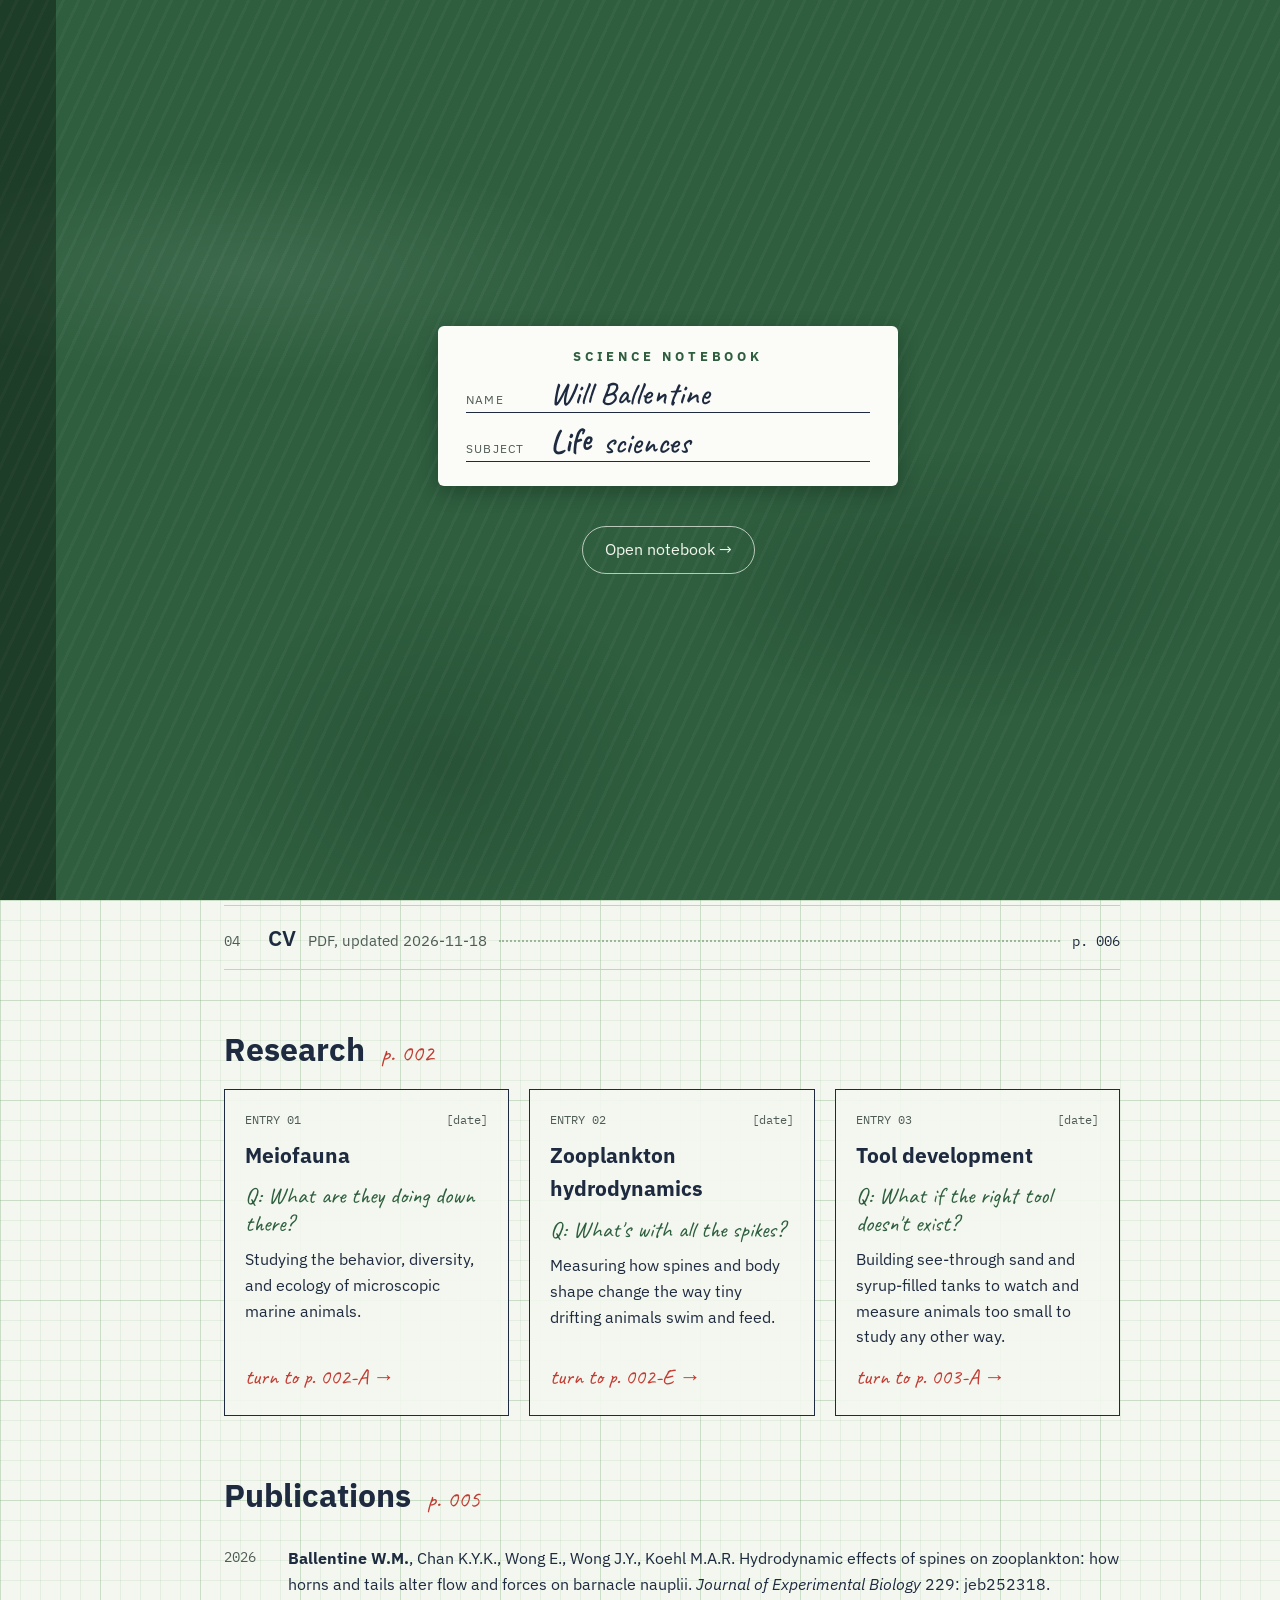
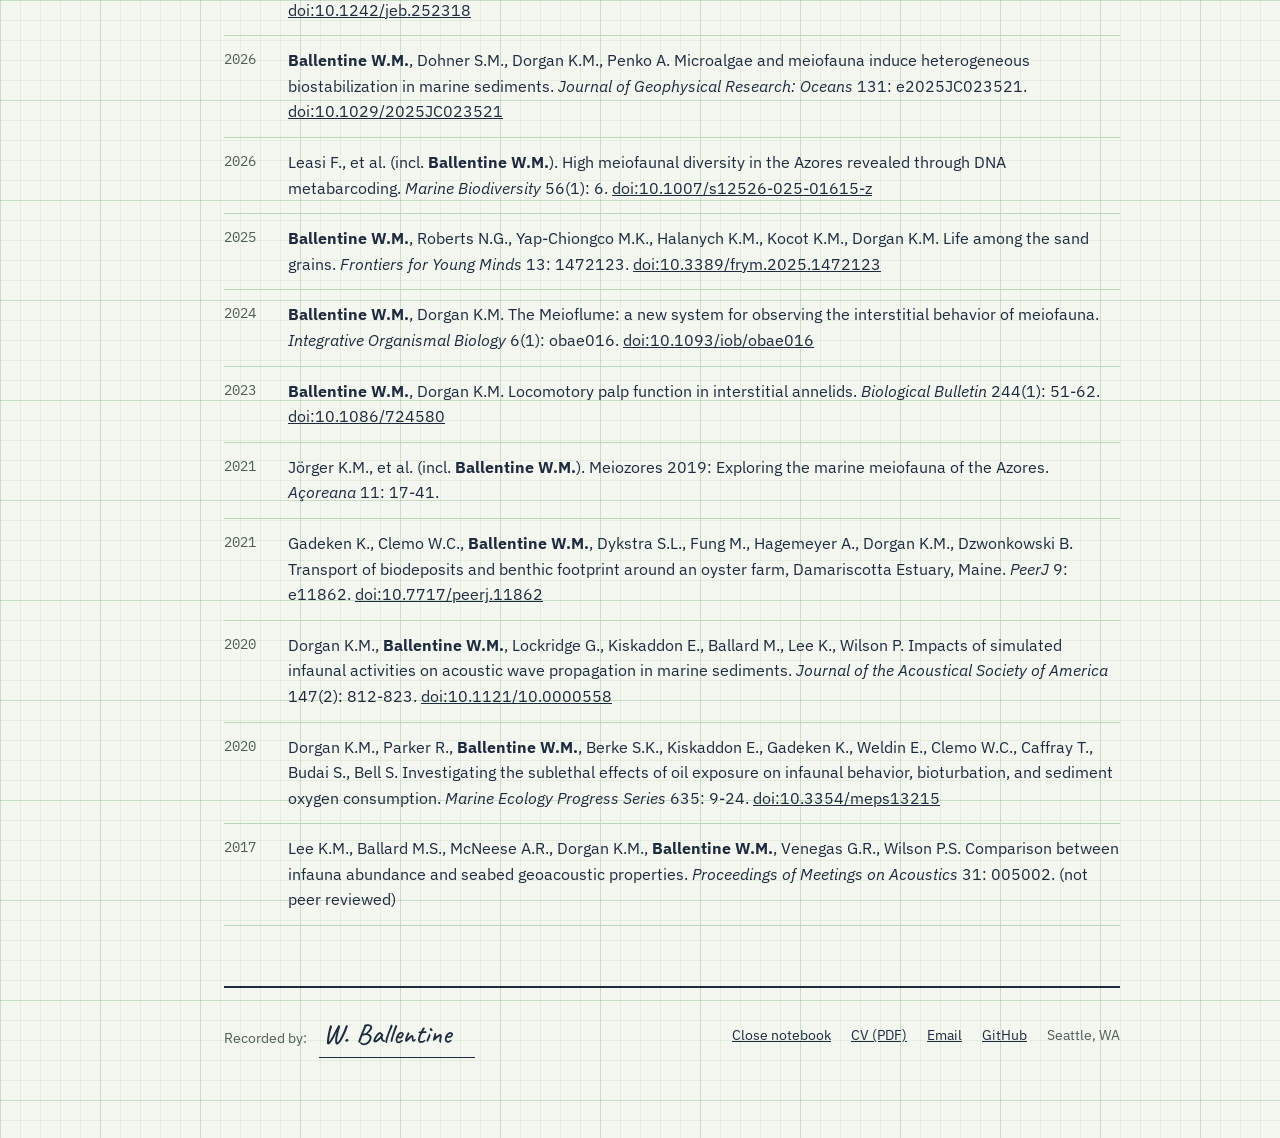
==== index.html @ ad2a2b60 "Home page: fill in zooplankton and tool development cards Co-Authored-By: Claude Opus 5.5 <noreply@a" ====
<!DOCTYPE html>
<html lang="en">
<head>
  <meta charset="UTF-8">
  <meta name="viewport" content="width=device-width, initial-scale=1">
  <title>Will Ballentine</title>
  <meta name="description" content="Will Ballentine, Postdoctoral Scholar, School of Oceanography, University of Washington.">
  <link rel="preconnect" href="https://fonts.googleapis.com">
  <link rel="preconnect" href="https://fonts.gstatic.com" crossorigin>
  <link rel="stylesheet" href="https://fonts.googleapis.com/css2?family=Caveat:wght@500;700&family=IBM+Plex+Mono:wght@400;500&family=IBM+Plex+Sans:wght@400;500;600;700&display=swap">
  <link rel="stylesheet" href="css/style.css">
</head>
<body>
  <!-- Cover: shown on first visit only -->
  <div class="cover" id="cover">
    <div class="spine" aria-hidden="true"></div>
    <div class="inner">
      <div class="label">
        <h1>Science Notebook</h1>
        <p><span>NAME</span><strong>Will Ballentine</strong></p>
        <p><span>SUBJECT</span><strong><b class="written">Life</b> sciences</strong></p>
      </div>
      <button type="button" id="open-cover">Open notebook →</button>
    </div>
  </div>
  <script>
    const cover = document.getElementById('cover');
    // show once per browsing session, or on demand via ?cover (the "Close notebook" link)
    let seen = false;
    try { seen = sessionStorage.getItem('seenCover') === '1'; } catch (e) {}
    if (seen && !location.search.includes('cover')) cover.hidden = true;
    else document.documentElement.classList.add('cover-open');
    document.getElementById('open-cover').onclick = () => {
      try { sessionStorage.setItem('seenCover', '1'); } catch (e) {}
      history.replaceState(null, '', location.pathname);
      document.documentElement.classList.remove('cover-open');
      cover.classList.add('opening');
      setTimeout(() => (cover.hidden = true), 500);
    };
  </script>

  <nav class="site-nav" aria-label="Main">
    <a class="brand" href="/">Will Ballentine</a>
    <button type="button" class="menu-btn" aria-expanded="false" aria-controls="nav-links">
      <svg width="20" height="20" viewBox="0 0 24 24" fill="none" stroke="currentColor" stroke-width="2" stroke-linecap="round" aria-hidden="true"><path d="M4 7h16M4 12h16M4 17h16"/></svg>Menu
    </button>
    <ul id="nav-links">
      <li><a href="#research">Research</a></li>
      <li><a href="tools/">Tools</a></li>
      <li><a href="https://toads.willballentine.com/">Toad Tank</a></li>
      <li><a href="#publications">Publications</a></li>
      <li><a href="assets/Will_Ballentine_CV.pdf">CV</a></li>
    </ul>
  </nav>
  <script>
    const nav = document.querySelector('.site-nav'), menuBtn = nav.querySelector('.menu-btn');
    const setMenu = open => { nav.classList.toggle('open', open); menuBtn.setAttribute('aria-expanded', open); };
    menuBtn.onclick = () => setMenu(!nav.classList.contains('open'));
    nav.querySelectorAll('ul a').forEach(a => a.addEventListener('click', () => setMenu(false)));
  </script>

  <main>
    <div class="page-header">
      <div><span>Project</span><strong>Will Ballentine, research notebook</strong></div>
      <div><span>Date</span><strong>2026-11-21</strong></div>
      <div><span>Page No.</span><strong>001</strong></div>
    </div>

    <section class="intro">
      <div>
        <h1>Will Ballentine</h1>
        <p class="role">Postdoctoral Scholar, School of Oceanography, University of Washington (Chan Lab)</p>
        <p class="lede">I am a scientist and a tinkerer. Follow along for updates on my research and side projects.</p>
        <p class="lede">In my research, I study how organismal form sets ecological function in animals that live in viscous, structured fluid environments: meiofauna in sediments, zooplankton in the water column. I love building new tech that enables new questions in organismal research.</p>
      </div>
      <figure class="taped">
        <img src="assets/headshot.jpg" width="800" height="1000" alt="Will Ballentine smiling in front of cherry blossoms on the UW Quad">
        <figcaption>UW cherry blossom festival</figcaption>
      </figure>
    </section>

    <section aria-labelledby="toc-h">
      <h2 id="toc-h" class="green" style="font-size: 14px; letter-spacing: .14em; text-transform: uppercase;">Table of Contents</h2>
      <ol class="toc">
        <li><a href="#research"><span class="num">01</span><span class="title">Research</span><span class="desc">meiofauna, zooplankton, tools</span><span class="dots" aria-hidden="true"></span><span class="pg">p. 002</span></a></li>
        <li><a href="https://toads.willballentine.com/"><span class="num">02</span><span class="title">Toad Tank</span><span class="desc">live conditions</span><span class="dots" aria-hidden="true"></span><span class="pg">p. 004</span></a></li>
        <li><a href="#publications"><span class="num">03</span><span class="title">Publications</span><span class="desc">11 papers</span><span class="dots" aria-hidden="true"></span><span class="pg">p. 005</span></a></li>
        <li><a href="assets/Will_Ballentine_CV.pdf"><span class="num">04</span><span class="title">CV</span><span class="desc">PDF, updated 2026-11-18</span><span class="dots" aria-hidden="true"></span><span class="pg">p. 006</span></a></li>
      </ol>
    </section>

    <section id="research">
      <div class="section-title"><h2>Research</h2><span class="hand">p. 002</span></div>
      <div class="entries">
        <article class="entry linked">
          <header><span>ENTRY 01</span><span>[date]</span></header>
          <h3><a href="meiofauna/">Meiofauna</a></h3>
          <p class="q">Q: What are they doing down there?</p>
          <p>Studying the behavior, diversity, and ecology of microscopic marine animals.</p>
          <p class="more" aria-hidden="true">turn to p. 002-A →</p>
        </article>
        <article class="entry linked">
          <header><span>ENTRY 02</span><span>[date]</span></header>
          <h3><a href="zooplankton/">Zooplankton hydrodynamics</a></h3>
          <p class="q">Q: What's with all the spikes?</p>
          <p>Measuring how spines and body shape change the way tiny drifting animals swim and feed.</p>
          <p class="more" aria-hidden="true">turn to p. 002-E →</p>
        </article>
        <article class="entry linked">
          <header><span>ENTRY 03</span><span>[date]</span></header>
          <h3><a href="tools/">Tool development</a></h3>
          <p class="q">Q: What if the right tool doesn't exist?</p>
          <p>Building see-through sand and syrup-filled tanks to watch and measure animals too small to study any other way.</p>
          <p class="more" aria-hidden="true">turn to p. 003-A →</p>
        </article>
      </div>
    </section>

    <section id="publications">
      <div class="section-title"><h2>Publications</h2><span class="hand">p. 005</span></div>
      <ol class="pubs">
        <li><span class="year">2026</span><span><strong>Ballentine W.M.</strong>, Chan K.Y.K., Wong E., Wong J.Y., Koehl M.A.R. Hydrodynamic effects of spines on zooplankton: how horns and tails alter flow and forces on barnacle nauplii. <em>Journal of Experimental Biology</em> 229: jeb252318. <a href="https://doi.org/10.1242/jeb.252318">doi:10.1242/jeb.252318</a></span></li>
        <li><span class="year">2026</span><span><strong>Ballentine W.M.</strong>, Dohner S.M., Dorgan K.M., Penko A. Microalgae and meiofauna induce heterogeneous biostabilization in marine sediments. <em>Journal of Geophysical Research: Oceans</em> 131: e2025JC023521. <a href="https://doi.org/10.1029/2025JC023521">doi:10.1029/2025JC023521</a></span></li>
        <li><span class="year">2026</span><span>Leasi F., et al. (incl. <strong>Ballentine W.M.</strong>). High meiofaunal diversity in the Azores revealed through DNA metabarcoding. <em>Marine Biodiversity</em> 56(1): 6. <a href="https://doi.org/10.1007/s12526-025-01615-z">doi:10.1007/s12526-025-01615-z</a></span></li>
        <li><span class="year">2025</span><span><strong>Ballentine W.M.</strong>, Roberts N.G., Yap-Chiongco M.K., Halanych K.M., Kocot K.M., Dorgan K.M. Life among the sand grains. <em>Frontiers for Young Minds</em> 13: 1472123. <a href="https://doi.org/10.3389/frym.2025.1472123">doi:10.3389/frym.2025.1472123</a></span></li>
        <li><span class="year">2024</span><span><strong>Ballentine W.M.</strong>, Dorgan K.M. The Meioflume: a new system for observing the interstitial behavior of meiofauna. <em>Integrative Organismal Biology</em> 6(1): obae016. <a href="https://doi.org/10.1093/iob/obae016">doi:10.1093/iob/obae016</a></span></li>
        <li><span class="year">2023</span><span><strong>Ballentine W.M.</strong>, Dorgan K.M. Locomotory palp function in interstitial annelids. <em>Biological Bulletin</em> 244(1): 51-62. <a href="https://doi.org/10.1086/724580">doi:10.1086/724580</a></span></li>
        <li><span class="year">2021</span><span>Jörger K.M., et al. (incl. <strong>Ballentine W.M.</strong>). Meiozores 2019: Exploring the marine meiofauna of the Azores. <em>Açoreana</em> 11: 17-41.</span></li>
        <li><span class="year">2021</span><span>Gadeken K., Clemo W.C., <strong>Ballentine W.M.</strong>, Dykstra S.L., Fung M., Hagemeyer A., Dorgan K.M., Dzwonkowski B. Transport of biodeposits and benthic footprint around an oyster farm, Damariscotta Estuary, Maine. <em>PeerJ</em> 9: e11862. <a href="https://doi.org/10.7717/peerj.11862">doi:10.7717/peerj.11862</a></span></li>
        <li><span class="year">2020</span><span>Dorgan K.M., <strong>Ballentine W.M.</strong>, Lockridge G., Kiskaddon E., Ballard M., Lee K., Wilson P. Impacts of simulated infaunal activities on acoustic wave propagation in marine sediments. <em>Journal of the Acoustical Society of America</em> 147(2): 812-823. <a href="https://doi.org/10.1121/10.0000558">doi:10.1121/10.0000558</a></span></li>
        <li><span class="year">2020</span><span>Dorgan K.M., Parker R., <strong>Ballentine W.M.</strong>, Berke S.K., Kiskaddon E., Gadeken K., Weldin E., Clemo W.C., Caffray T., Budai S., Bell S. Investigating the sublethal effects of oil exposure on infaunal behavior, bioturbation, and sediment oxygen consumption. <em>Marine Ecology Progress Series</em> 635: 9-24. <a href="https://doi.org/10.3354/meps13215">doi:10.3354/meps13215</a></span></li>
        <li><span class="year">2017</span><span>Lee K.M., Ballard M.S., McNeese A.R., Dorgan K.M., <strong>Ballentine W.M.</strong>, Venegas G.R., Wilson P.S. Comparison between infauna abundance and seabed geoacoustic properties. <em>Proceedings of Meetings on Acoustics</em> 31: 005002. (not peer reviewed)</span></li>
      </ol>
    </section>

    <footer class="site-footer" id="cv">
      <div class="sig"><span class="muted">Recorded by:</span><strong>W. Ballentine</strong></div>
      <div class="links">
        <a href="/?cover">Close notebook</a>
        <a href="assets/Will_Ballentine_CV.pdf">CV (PDF)</a>
        <a href="mailto:wballen1@uw.edu">Email</a>
        <a href="https://github.com/Will-ballentine">GitHub</a>
        <span class="muted">Seattle, WA</span>
      </div>
    </footer>
  </main>
</body>
</html>
---- css/style.css ----
/* Green science notebook */
:root {
  --cover: #2E5E3E;
  --paper: #F3F7EF;
  --grid-minor: #DCEADA;
  --grid-major: #BCD6B9;
  --paper-minor: rgba(120, 170, 115, .12);  /* background grid only */
  --paper-major: rgba(120, 170, 115, .24);
  --ink: #1E2A3F;
  --pencil: #4F5B56;
  --red: #C23B32;
  --tape: rgba(240, 230, 170, .75);
  --sans: 'IBM Plex Sans', system-ui, sans-serif;
  --mono: 'IBM Plex Mono', ui-monospace, monospace;
  --hand: 'Caveat', cursive;
}

* { box-sizing: border-box; }

body {
  margin: 0;
  font-family: var(--sans);
  color: var(--ink);
  line-height: 1.6;
  background-color: var(--paper);
  background-image:
    linear-gradient(var(--paper-major) 1px, transparent 1px),
    linear-gradient(90deg, var(--paper-major) 1px, transparent 1px),
    linear-gradient(var(--paper-minor) 1px, transparent 1px),
    linear-gradient(90deg, var(--paper-minor) 1px, transparent 1px);
  background-size: 100px 100px, 100px 100px, 20px 20px, 20px 20px;
}

/* red margin line */
body::before {
  content: "";
  position: fixed;
  top: 0; bottom: 0; left: 64px;
  width: 2px;
  background: rgba(194, 59, 50, .45);
  z-index: -1;
}

a { color: var(--ink); }
a:hover { color: var(--red); }
img { max-width: 100%; height: auto; display: block; }
h1, h2, h3, p { margin: 0; }
h1 { font-size: clamp(40px, 6vw, 56px); line-height: 1.05; }
h2 { font-size: 32px; line-height: 1.2; }

/* nav */
.site-nav {
  background: var(--cover);
  display: flex; flex-wrap: wrap; align-items: center; justify-content: space-between;
  gap: 8px 24px;
  padding: 8px 40px;
}
.site-nav .brand { color: var(--paper); text-decoration: none; font-family: var(--hand); font-size: 30px; font-weight: 700; }
.site-nav ul { display: flex; flex-wrap: wrap; gap: 4px 20px; margin: 0; padding: 0; list-style: none; }
.site-nav ul a { display: block; color: var(--paper); text-decoration: none; padding: 12px 6px; font-size: 15px; }
.site-nav ul a:hover, .site-nav ul a[aria-current] { color: #fff; text-decoration: underline; }

.menu-btn { display: none; align-items: center; gap: 8px; min-height: 44px; padding: 0 12px; border: 1.5px solid rgba(243,247,239,.6); border-radius: 6px; background: transparent; color: var(--paper); font: inherit; font-size: 15px; cursor: pointer; }

main {
  max-width: 1040px;
  margin: 0 auto;
  padding: 40px 40px 80px 104px;
  display: flex; flex-direction: column; gap: 60px;
}
section { display: flex; flex-direction: column; gap: 20px; }

/* handwriting accents */
.hand { font-family: var(--hand); font-size: 24px; line-height: 1.2; }
.red { color: var(--red); }
.green { color: var(--cover); }
.muted { color: var(--pencil); }
.mono { font-family: var(--mono); }
.placeholder { color: var(--pencil); }

/* Project / Date / Page No. strip */
.page-header {
  display: grid; grid-template-columns: repeat(auto-fit, minmax(180px, 1fr));
  border: 1.5px solid var(--ink); background: var(--paper);
}
.page-header div { padding: 8px 12px; border-right: 1px solid var(--ink); }
.page-header div:last-child { border-right: 0; }
.page-header span { display: block; font-size: 11px; letter-spacing: .08em; text-transform: uppercase; color: var(--pencil); }
.page-header strong { font-family: var(--hand); font-size: 22px; font-weight: 500; line-height: 1.1; }

.section-title { display: flex; flex-wrap: wrap; align-items: baseline; gap: 16px; }
.section-title .hand { color: var(--red); }

/* intro */
.intro { flex-direction: row; flex-wrap: wrap; align-items: flex-start; gap: 40px; }
.intro > div { flex: 999 1 480px; min-width: 0; display: flex; flex-direction: column; gap: 16px; }
.intro .role { font-size: 18px; color: var(--pencil); }
.intro .lede { font-size: 20px; max-width: 620px; }

/* taped-in figures */
.figures { display: flex; flex-wrap: wrap; gap: 40px 48px; padding-top: 12px; }
.taped {
  flex: 1 1 260px; max-width: 340px; margin: 0;
  position: relative; background: #fff; padding: 12px 12px 8px;
  box-shadow: 0 4px 12px rgba(30, 42, 63, .12);
  transform: rotate(var(--tilt, -1.5deg));
  transition: transform .2s ease, box-shadow .2s ease;
}
.taped::before {
  content: ""; position: absolute; top: -12px; left: 50%;
  width: 96px; height: 26px; margin-left: -48px;
  background: var(--tape); transform: rotate(3deg);
}
.taped:hover { transform: translateY(-4px); box-shadow: 0 10px 24px rgba(30, 42, 63, .18); }
.taped:nth-child(even) { --tilt: 1.5deg; }
.taped img, .taped .photo { aspect-ratio: 1 / 1; width: 100%; object-fit: cover; }
.taped .photo { background: #DCE5DD; display: flex; align-items: center; justify-content: center; color: var(--pencil); font-size: 14px; padding: 12px; text-align: center; }
.taped figcaption { font-family: var(--hand); font-size: 26px; text-align: center; padding-top: 6px; }
.intro .taped { flex: 1 1 260px; max-width: 320px; --tilt: 2deg; }
.intro .taped .photo, .intro .taped img { aspect-ratio: 4 / 5; }

/* table of contents */
.toc { margin: 0; padding: 0; list-style: none; border-top: 2px solid var(--ink); }
.toc a {
  display: flex; align-items: baseline; gap: 12px;
  min-height: 44px; padding: 14px 0;
  text-decoration: none; border-bottom: 1px solid var(--grid-major);
}
.toc .num, .toc .pg { font-family: var(--mono); font-size: 14px; }
.toc .num { width: 32px; color: var(--pencil); }
.toc .title { font-size: 22px; font-weight: 600; }
.toc .desc { font-size: 15px; color: var(--pencil); }
.toc .dots { flex: 1 1 40px; border-bottom: 2px dotted #9DB59A; transform: translateY(-4px); }
.toc a:hover .title { color: var(--red); }

/* dated entries */
.entries { display: grid; grid-template-columns: repeat(auto-fit, minmax(260px, 1fr)); gap: 20px; }
.entry { background: rgba(243, 247, 239, .92); border: 1.5px solid var(--ink); padding: 20px; display: flex; flex-direction: column; gap: 10px; }
.entry header { display: flex; justify-content: space-between; font-family: var(--mono); font-size: 12px; color: var(--pencil); }
.entry h3 { font-size: 21px; }
.entry .q { font-family: var(--hand); font-size: 23px; line-height: 1.2; color: var(--cover); }
.entry p:last-child { font-size: 15px; }

.entry.linked { position: relative; transition: transform .2s ease, box-shadow .2s ease; }
.entry.linked:hover { transform: translateY(-3px); box-shadow: 0 8px 18px rgba(30, 42, 63, .14); }
.entry.linked h3 a { text-decoration: none; }
.entry.linked h3 a::after { content: ""; position: absolute; inset: 0; } /* whole card clickable */
.entry p.more { font-family: var(--hand); font-size: 22px; color: var(--red); margin-top: auto; }

/* research subpages */
.taped.linked figcaption a { text-decoration: none; }
.taped.linked figcaption a::after { content: ""; position: absolute; inset: 0; }
.taped .photo.square-ph { aspect-ratio: 1 / 1; }
.subhead { font-size: 21px; padding-top: 16px; border-top: 1.5px dashed rgba(30, 42, 63, .35); margin-top: 12px; display: flex; align-items: baseline; gap: 12px; }
.subhead span { font-family: var(--mono); font-size: 13px; font-weight: 400; color: var(--pencil); }
.q-line { font-size: 26px; line-height: 1.2; }
.study { display: flex; flex-wrap: wrap; align-items: flex-start; gap: 32px 48px; }
.study > div:first-child { flex: 999 1 420px; min-width: 0; display: flex; flex-direction: column; gap: 14px; font-size: 17px; max-width: 640px; }
.study > .figures { flex: 1 1 100%; }
.taped.wide { flex: 1 1 380px; max-width: 440px; --tilt: 1deg; }
.taped.wide .photo, .taped.wide img { aspect-ratio: 4 / 3; object-fit: contain; background: #fff; }
.taped.wide .photo { background: #DCE5DD; padding: 16px; text-align: center; }
.taped.wide img { aspect-ratio: auto; }
.fig-stack { flex: 1 1 380px; max-width: 440px; display: flex; flex-direction: column; gap: 40px; }
.fig-stack .taped.wide { flex: none; max-width: none; }
.taped.wide figcaption, .taped.full figcaption { font-size: 23px; white-space: nowrap; overflow: hidden; text-overflow: ellipsis; }
.taped.full { flex: 1 1 100%; max-width: 900px; --tilt: -.8deg; }
.taped.full img { aspect-ratio: auto; }
.taped.full:nth-child(even) { --tilt: .8deg; }
.intro .taped.hero { flex: 1 1 340px; max-width: 440px; }
.intro .taped img.square { aspect-ratio: 1 / 1; }
.taped .credit { font-size: 12px; color: var(--pencil); text-align: center; padding-bottom: 2px; }

/* publications */
.pubs { margin: 0; padding: 0; list-style: none; }
.pubs li { display: flex; gap: 16px; padding: 12px 0; border-bottom: 1px solid var(--grid-major); }
.pubs a { overflow-wrap: anywhere; }
.pubs .year { font-family: var(--mono); font-size: 14px; color: var(--pencil); width: 48px; flex: none; }

/* toad readings */
.readings { display: grid; grid-template-columns: repeat(auto-fit, minmax(170px, 1fr)); border: 1.5px solid var(--ink); background: rgba(243, 247, 239, .92); }
.readings div { padding: 16px; border-right: 1px solid var(--grid-major); border-bottom: 1px solid var(--grid-major); display: flex; flex-direction: column; gap: 4px; }
.readings span { font-size: 12px; letter-spacing: .08em; text-transform: uppercase; color: var(--pencil); }
.readings strong { font-family: var(--mono); font-size: 32px; font-weight: 500; }
.readings small { font-size: 16px; color: var(--pencil); }
.readings em { font-family: var(--hand); font-size: 20px; font-style: normal; color: var(--cover); }

.btn { align-self: flex-start; min-height: 44px; padding: 0 16px; border: 1.5px solid var(--ink); background: var(--paper); color: var(--ink); font: inherit; font-size: 15px; cursor: pointer; }
.log-wrap { overflow-x: auto; border: 1.5px solid var(--ink); background: rgba(243, 247, 239, .92); }
.log { width: 100%; min-width: 620px; border-collapse: collapse; font-family: var(--mono); font-size: 14px; }
.log th { text-align: left; font-weight: 500; padding: 10px 14px; border-bottom: 2px solid var(--ink); }
.log td { padding: 8px 14px; border-bottom: 1px solid var(--grid-major); }

/* pipeline diagram */
.pipeline { display: flex; flex-wrap: wrap; align-items: center; gap: 12px; margin: 0; padding: 0; list-style: none; }
.pipeline li { display: flex; align-items: center; gap: 12px; }
.pipeline li + li::before { content: "→"; color: var(--red); font-size: 22px; }
.pipeline div { border: 1.5px solid var(--ink); background: #fff; padding: 10px 14px; min-width: 120px; display: flex; flex-direction: column; }
.pipeline strong { font-size: 15px; }
.pipeline span { font-family: var(--hand); font-size: 19px; color: var(--pencil); }

/* footer sign-off */
.site-footer { display: flex; flex-wrap: wrap; justify-content: space-between; align-items: center; gap: 24px; padding-top: 24px; border-top: 2px solid var(--ink); font-size: 14px; }
.site-footer .sig { display: flex; gap: 12px; align-items: baseline; }
.site-footer .sig strong { font-family: var(--hand); font-size: 28px; font-weight: 500; border-bottom: 1px solid var(--ink); padding: 0 24px 0 4px; }
.site-footer .links { display: flex; flex-wrap: wrap; gap: 20px; }

/* cover (first visit) */
.cover {
  position: fixed; inset: 0; z-index: 10;
  display: flex;
  background-color: var(--cover);
  background-image:
    radial-gradient(ellipse 40% 18% at 20% 30%, rgba(255,255,255,.07), transparent 70%),
    radial-gradient(ellipse 30% 22% at 75% 65%, rgba(0,0,0,.14), transparent 70%),
    radial-gradient(ellipse 25% 30% at 35% 85%, rgba(0,0,0,.12), transparent 70%),
    repeating-linear-gradient(115deg, rgba(255,255,255,.035) 0 3px, transparent 3px 14px);
  transition: transform .5s ease, opacity .5s ease;
}
.cover[hidden] { display: none; }
.cover.opening { transform: translateX(-100%); opacity: 0; }
.cover .spine { width: 56px; flex: none; background: rgba(0,0,0,.35); }
.cover .inner { flex: 1; display: flex; flex-direction: column; align-items: center; justify-content: center; gap: 40px; padding: 64px 24px; }
.cover .label { background: #FBFCF8; width: 100%; max-width: 460px; padding: 24px 28px; border-radius: 6px; box-shadow: 0 6px 20px rgba(0,0,0,.25); display: flex; flex-direction: column; gap: 14px; }
.cover .label h1 { text-align: center; font-size: 13px; letter-spacing: .3em; text-transform: uppercase; color: var(--cover); }
.cover .label p { display: flex; align-items: baseline; gap: 12px; border-bottom: 1px solid var(--ink); padding-bottom: 2px; }
.cover .label span { font-size: 12px; letter-spacing: .1em; color: var(--pencil); width: 72px; }
.cover .label strong { font-family: var(--hand); font-size: 32px; font-weight: 500; line-height: 1; }
.cover .label .written { display: inline-block; font-weight: 700; transform: rotate(-6deg) translateY(-2px); margin-right: 4px; }
html.cover-open, html.cover-open body { overflow: hidden; }
.cover button { min-height: 48px; padding: 0 22px; border: 1.5px solid rgba(243,247,239,.7); border-radius: 999px; background: transparent; color: var(--paper); font: inherit; font-size: 16px; cursor: pointer; }
.cover button:hover { color: #fff; border-color: #fff; }

@media (max-width: 700px) {
  body::before { left: 16px; }
  main { padding: 32px 20px 64px 32px; }
  .site-nav { padding: 8px 20px; }
  .menu-btn { display: inline-flex; }
  .site-nav ul { display: none; width: 100%; flex-direction: column; gap: 0; padding-bottom: 8px; }
  .site-nav.open ul { display: flex; }
  .site-nav ul a { padding: 12px 4px; border-top: 1px solid rgba(243,247,239,.15); font-size: 17px; }
  .toc .desc { display: none; }
}
@media (prefers-reduced-motion: reduce) {
  .taped, .cover { transition: none; }
}
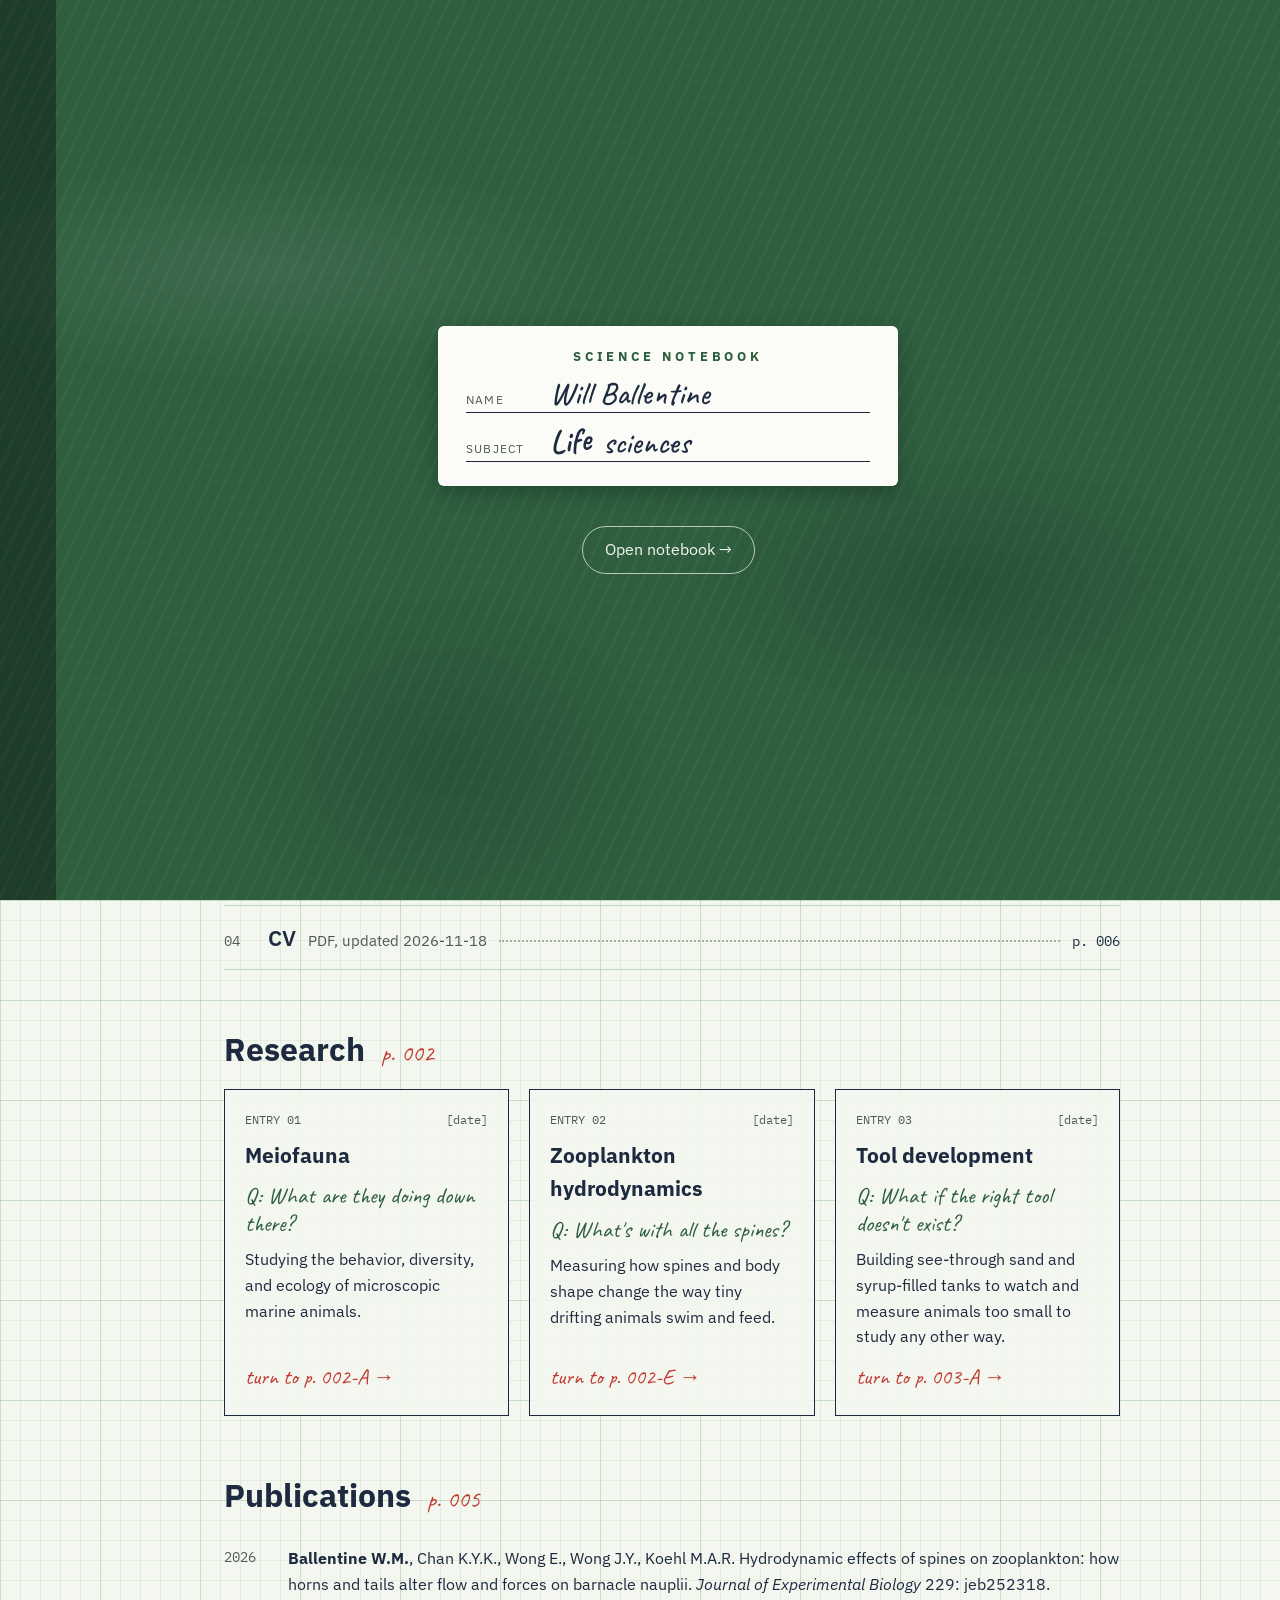
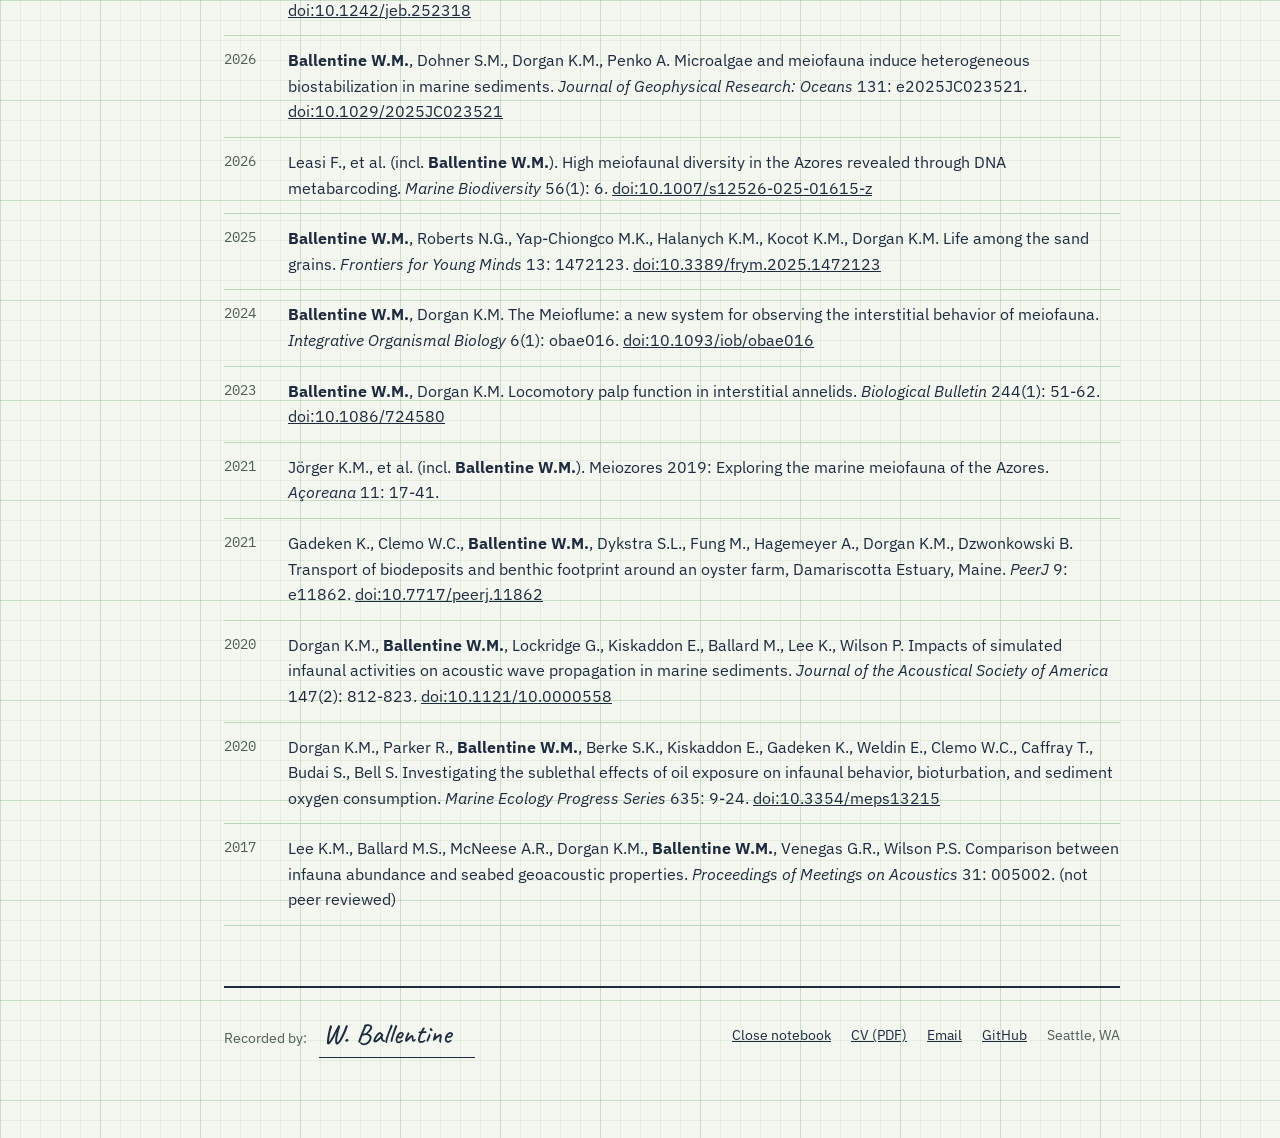
==== commit 5e6c19e6: "Zooplankton card: spikes -> spines Co-Authored-By: Claude Opus 5.5 <noreply@anthropic.com> Claude-Se" ====
--- a/index.html
+++ b/index.html
@@ -102,7 +102,7 @@
         <article class="entry linked">
           <header><span>ENTRY 02</span><span>[date]</span></header>
           <h3><a href="zooplankton/">Zooplankton hydrodynamics</a></h3>
-          <p class="q">Q: What's with all the spikes?</p>
+          <p class="q">Q: What's with all the spines?</p>
           <p>Measuring how spines and body shape change the way tiny drifting animals swim and feed.</p>
           <p class="more" aria-hidden="true">turn to p. 002-E →</p>
         </article>
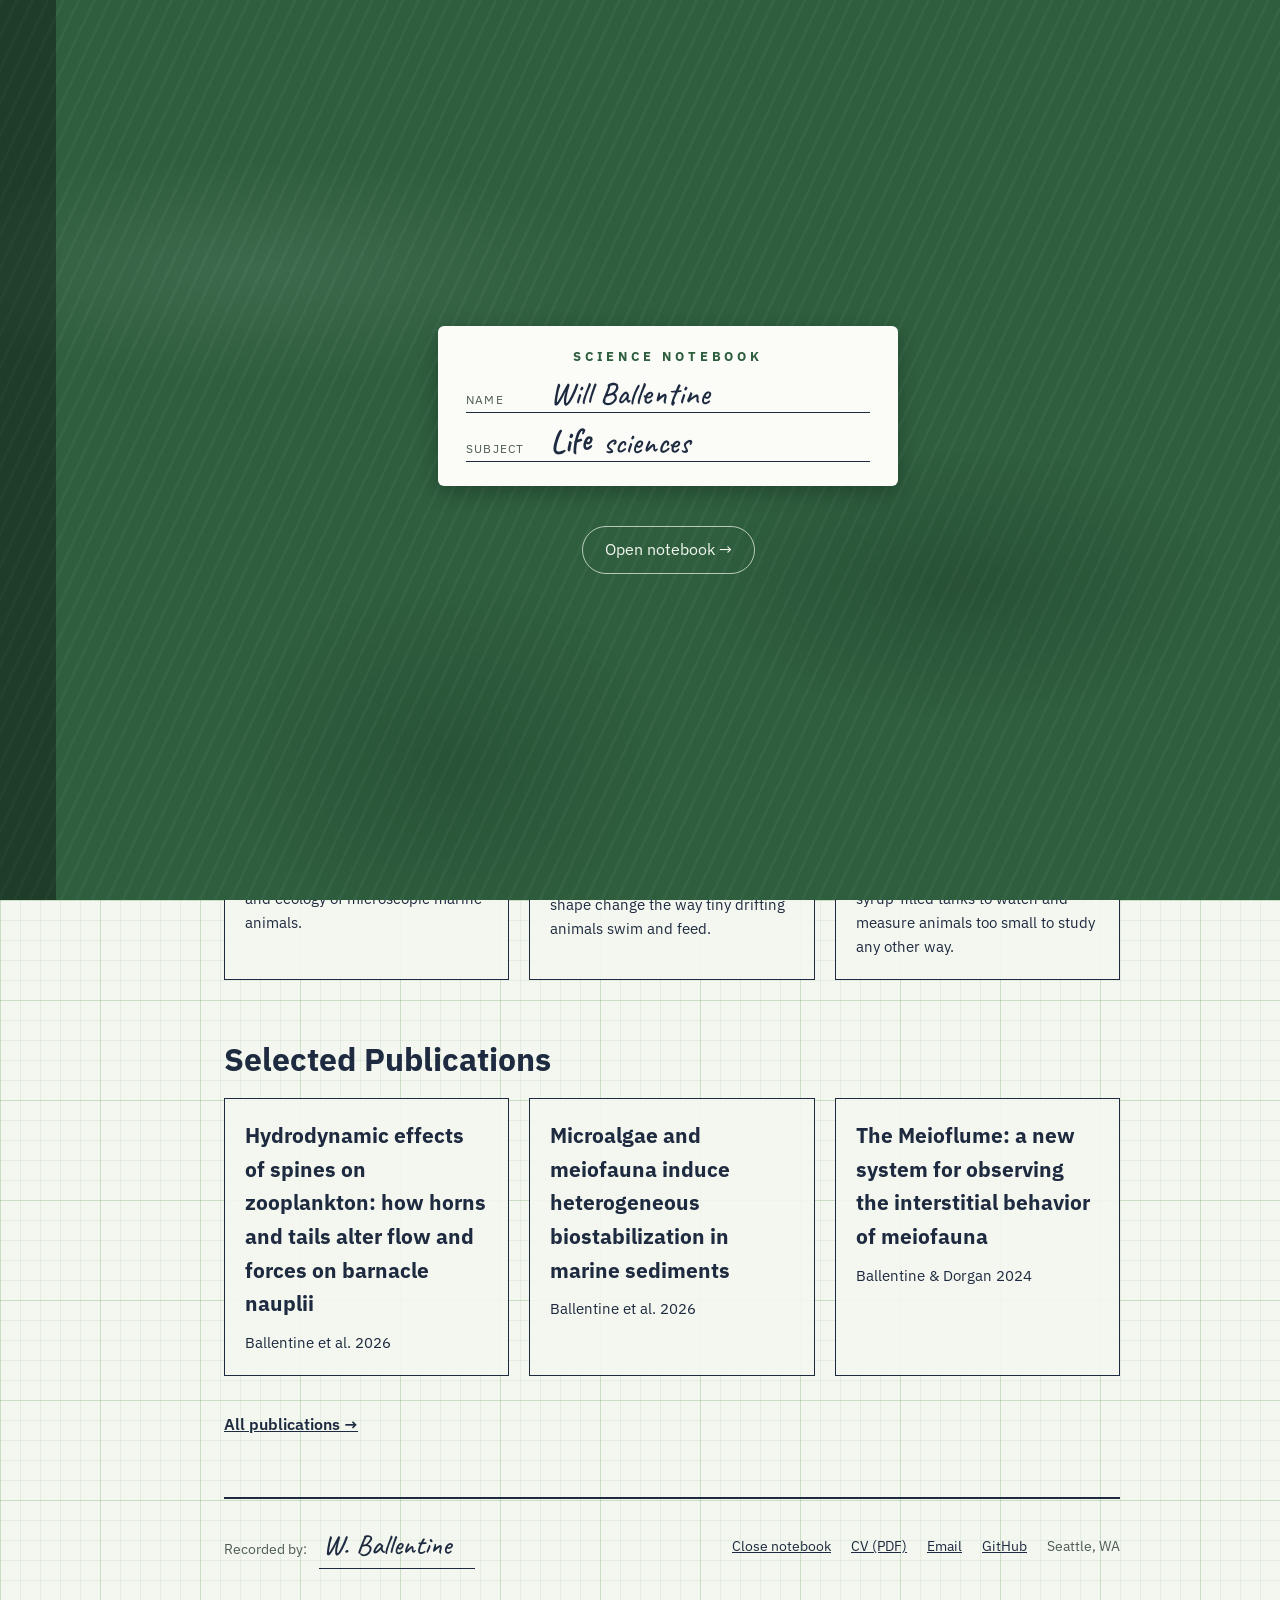
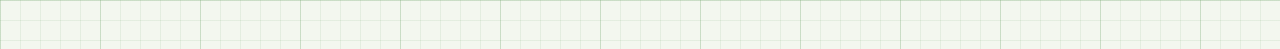
==== commit 62df1ea4: "Home page cleanup and standalone Publications page - Remove table of contents and red page numbers f" ====
--- a/index.html
+++ b/index.html
@@ -48,7 +48,7 @@
       <li><a href="#research">Research</a></li>
       <li><a href="tools/">Tools</a></li>
       <li><a href="https://toads.willballentine.com/">Toad Tank</a></li>
-      <li><a href="#publications">Publications</a></li>
+      <li><a href="publications/">Publications</a></li>
       <li><a href="assets/Will_Ballentine_CV.pdf">CV</a></li>
     </ul>
   </nav>
@@ -71,7 +71,7 @@
         <h1>Will Ballentine</h1>
         <p class="role">Postdoctoral Scholar, School of Oceanography, University of Washington (Chan Lab)</p>
         <p class="lede">I am a scientist and a tinkerer. Follow along for updates on my research and side projects.</p>
-        <p class="lede">In my research, I study how organismal form sets ecological function in animals that live in viscous, structured fluid environments: meiofauna in sediments, zooplankton in the water column. I love building new tech that enables new questions in organismal research.</p>
+        <p class="lede">I study how organismal form sets ecological function in animals that live in viscous, structured fluid environments: meiofauna in sediments, zooplankton in the water column. I love building new tech that enables me to explore novel questions in organismal research.</p>
       </div>
       <figure class="taped">
         <img src="assets/headshot.jpg" width="800" height="1000" alt="Will Ballentine smiling in front of cherry blossoms on the UW Quad">
@@ -79,58 +79,44 @@
       </figure>
     </section>
 
-    <section aria-labelledby="toc-h">
-      <h2 id="toc-h" class="green" style="font-size: 14px; letter-spacing: .14em; text-transform: uppercase;">Table of Contents</h2>
-      <ol class="toc">
-        <li><a href="#research"><span class="num">01</span><span class="title">Research</span><span class="desc">meiofauna, zooplankton, tools</span><span class="dots" aria-hidden="true"></span><span class="pg">p. 002</span></a></li>
-        <li><a href="https://toads.willballentine.com/"><span class="num">02</span><span class="title">Toad Tank</span><span class="desc">live conditions</span><span class="dots" aria-hidden="true"></span><span class="pg">p. 004</span></a></li>
-        <li><a href="#publications"><span class="num">03</span><span class="title">Publications</span><span class="desc">11 papers</span><span class="dots" aria-hidden="true"></span><span class="pg">p. 005</span></a></li>
-        <li><a href="assets/Will_Ballentine_CV.pdf"><span class="num">04</span><span class="title">CV</span><span class="desc">PDF, updated 2026-11-18</span><span class="dots" aria-hidden="true"></span><span class="pg">p. 006</span></a></li>
-      </ol>
-    </section>
-
     <section id="research">
-      <div class="section-title"><h2>Research</h2><span class="hand">p. 002</span></div>
+      <div class="section-title"><h2>Research</h2></div>
       <div class="entries">
         <article class="entry linked">
-          <header><span>ENTRY 01</span><span>[date]</span></header>
           <h3><a href="meiofauna/">Meiofauna</a></h3>
           <p class="q">Q: What are they doing down there?</p>
           <p>Studying the behavior, diversity, and ecology of microscopic marine animals.</p>
-          <p class="more" aria-hidden="true">turn to p. 002-A →</p>
         </article>
         <article class="entry linked">
-          <header><span>ENTRY 02</span><span>[date]</span></header>
           <h3><a href="zooplankton/">Zooplankton hydrodynamics</a></h3>
           <p class="q">Q: What's with all the spines?</p>
           <p>Measuring how spines and body shape change the way tiny drifting animals swim and feed.</p>
-          <p class="more" aria-hidden="true">turn to p. 002-E →</p>
         </article>
         <article class="entry linked">
-          <header><span>ENTRY 03</span><span>[date]</span></header>
           <h3><a href="tools/">Tool development</a></h3>
           <p class="q">Q: What if the right tool doesn't exist?</p>
           <p>Building see-through sand and syrup-filled tanks to watch and measure animals too small to study any other way.</p>
-          <p class="more" aria-hidden="true">turn to p. 003-A →</p>
         </article>
       </div>
     </section>
 
     <section id="publications">
-      <div class="section-title"><h2>Publications</h2><span class="hand">p. 005</span></div>
-      <ol class="pubs">
-        <li><span class="year">2026</span><span><strong>Ballentine W.M.</strong>, Chan K.Y.K., Wong E., Wong J.Y., Koehl M.A.R. Hydrodynamic effects of spines on zooplankton: how horns and tails alter flow and forces on barnacle nauplii. <em>Journal of Experimental Biology</em> 229: jeb252318. <a href="https://doi.org/10.1242/jeb.252318">doi:10.1242/jeb.252318</a></span></li>
-        <li><span class="year">2026</span><span><strong>Ballentine W.M.</strong>, Dohner S.M., Dorgan K.M., Penko A. Microalgae and meiofauna induce heterogeneous biostabilization in marine sediments. <em>Journal of Geophysical Research: Oceans</em> 131: e2025JC023521. <a href="https://doi.org/10.1029/2025JC023521">doi:10.1029/2025JC023521</a></span></li>
-        <li><span class="year">2026</span><span>Leasi F., et al. (incl. <strong>Ballentine W.M.</strong>). High meiofaunal diversity in the Azores revealed through DNA metabarcoding. <em>Marine Biodiversity</em> 56(1): 6. <a href="https://doi.org/10.1007/s12526-025-01615-z">doi:10.1007/s12526-025-01615-z</a></span></li>
-        <li><span class="year">2025</span><span><strong>Ballentine W.M.</strong>, Roberts N.G., Yap-Chiongco M.K., Halanych K.M., Kocot K.M., Dorgan K.M. Life among the sand grains. <em>Frontiers for Young Minds</em> 13: 1472123. <a href="https://doi.org/10.3389/frym.2025.1472123">doi:10.3389/frym.2025.1472123</a></span></li>
-        <li><span class="year">2024</span><span><strong>Ballentine W.M.</strong>, Dorgan K.M. The Meioflume: a new system for observing the interstitial behavior of meiofauna. <em>Integrative Organismal Biology</em> 6(1): obae016. <a href="https://doi.org/10.1093/iob/obae016">doi:10.1093/iob/obae016</a></span></li>
-        <li><span class="year">2023</span><span><strong>Ballentine W.M.</strong>, Dorgan K.M. Locomotory palp function in interstitial annelids. <em>Biological Bulletin</em> 244(1): 51-62. <a href="https://doi.org/10.1086/724580">doi:10.1086/724580</a></span></li>
-        <li><span class="year">2021</span><span>Jörger K.M., et al. (incl. <strong>Ballentine W.M.</strong>). Meiozores 2019: Exploring the marine meiofauna of the Azores. <em>Açoreana</em> 11: 17-41.</span></li>
-        <li><span class="year">2021</span><span>Gadeken K., Clemo W.C., <strong>Ballentine W.M.</strong>, Dykstra S.L., Fung M., Hagemeyer A., Dorgan K.M., Dzwonkowski B. Transport of biodeposits and benthic footprint around an oyster farm, Damariscotta Estuary, Maine. <em>PeerJ</em> 9: e11862. <a href="https://doi.org/10.7717/peerj.11862">doi:10.7717/peerj.11862</a></span></li>
-        <li><span class="year">2020</span><span>Dorgan K.M., <strong>Ballentine W.M.</strong>, Lockridge G., Kiskaddon E., Ballard M., Lee K., Wilson P. Impacts of simulated infaunal activities on acoustic wave propagation in marine sediments. <em>Journal of the Acoustical Society of America</em> 147(2): 812-823. <a href="https://doi.org/10.1121/10.0000558">doi:10.1121/10.0000558</a></span></li>
-        <li><span class="year">2020</span><span>Dorgan K.M., Parker R., <strong>Ballentine W.M.</strong>, Berke S.K., Kiskaddon E., Gadeken K., Weldin E., Clemo W.C., Caffray T., Budai S., Bell S. Investigating the sublethal effects of oil exposure on infaunal behavior, bioturbation, and sediment oxygen consumption. <em>Marine Ecology Progress Series</em> 635: 9-24. <a href="https://doi.org/10.3354/meps13215">doi:10.3354/meps13215</a></span></li>
-        <li><span class="year">2017</span><span>Lee K.M., Ballard M.S., McNeese A.R., Dorgan K.M., <strong>Ballentine W.M.</strong>, Venegas G.R., Wilson P.S. Comparison between infauna abundance and seabed geoacoustic properties. <em>Proceedings of Meetings on Acoustics</em> 31: 005002. (not peer reviewed)</span></li>
-      </ol>
+      <div class="section-title"><h2>Selected Publications</h2></div>
+      <div class="entries">
+        <article class="entry linked">
+          <h3><a href="https://doi.org/10.1242/jeb.252318">Hydrodynamic effects of spines on zooplankton: how horns and tails alter flow and forces on barnacle nauplii</a></h3>
+          <p>Ballentine et al. 2026</p>
+        </article>
+        <article class="entry linked">
+          <h3><a href="https://doi.org/10.1029/2025JC023521">Microalgae and meiofauna induce heterogeneous biostabilization in marine sediments</a></h3>
+          <p>Ballentine et al. 2026</p>
+        </article>
+        <article class="entry linked">
+          <h3><a href="https://doi.org/10.1093/iob/obae016">The Meioflume: a new system for observing the interstitial behavior of meiofauna</a></h3>
+          <p>Ballentine &amp; Dorgan 2024</p>
+        </article>
+      </div>
+      <p class="all-link"><a href="publications/">All publications →</a></p>
     </section>
 
     <footer class="site-footer" id="cv">
--- a/css/style.css
+++ b/css/style.css
@@ -146,6 +146,7 @@
 .entry.linked h3 a { text-decoration: none; }
 .entry.linked h3 a::after { content: ""; position: absolute; inset: 0; } /* whole card clickable */
 .entry p.more { font-family: var(--hand); font-size: 22px; color: var(--red); margin-top: auto; }
+.all-link { margin-top: 16px; font-weight: 600; }
 
 /* research subpages */
 .taped.linked figcaption a { text-decoration: none; }
@@ -186,10 +187,18 @@
 .readings em { font-family: var(--hand); font-size: 20px; font-style: normal; color: var(--cover); }
 
 .btn { align-self: flex-start; min-height: 44px; padding: 0 16px; border: 1.5px solid var(--ink); background: var(--paper); color: var(--ink); font: inherit; font-size: 15px; cursor: pointer; }
-.log-wrap { overflow-x: auto; border: 1.5px solid var(--ink); background: rgba(243, 247, 239, .92); }
-.log { width: 100%; min-width: 620px; border-collapse: collapse; font-family: var(--mono); font-size: 14px; }
-.log th { text-align: left; font-weight: 500; padding: 10px 14px; border-bottom: 2px solid var(--ink); }
-.log td { padding: 8px 14px; border-bottom: 1px solid var(--grid-major); }
+#feed-status:empty { display: none; }
+.graphs { display: flex; flex-direction: column; gap: 16px; }
+.graphs[hidden] { display: none; }
+.range { display: flex; flex-wrap: wrap; gap: 8px; }
+.range .btn { min-height: 36px; font-family: var(--mono); font-size: 13px; }
+.range .btn[aria-pressed="true"] { background: var(--ink); color: var(--paper); }
+.charts { display: grid; grid-template-columns: repeat(auto-fit, minmax(340px, 1fr)); gap: 16px; }
+.charts figure { margin: 0; padding: 12px 14px 8px; border: 1.5px solid var(--ink); background: #fff; display: flex; flex-direction: column; gap: 4px; }
+.charts figcaption { font-size: 12px; letter-spacing: .08em; text-transform: uppercase; color: var(--pencil); }
+.charts figcaption small { text-transform: none; letter-spacing: 0; }
+.charts .plot { position: relative; height: 200px; }
+@media (max-width: 700px) { .charts { grid-template-columns: 1fr; } }
 
 /* pipeline diagram */
 .pipeline { display: flex; flex-wrap: wrap; align-items: center; gap: 12px; margin: 0; padding: 0; list-style: none; }
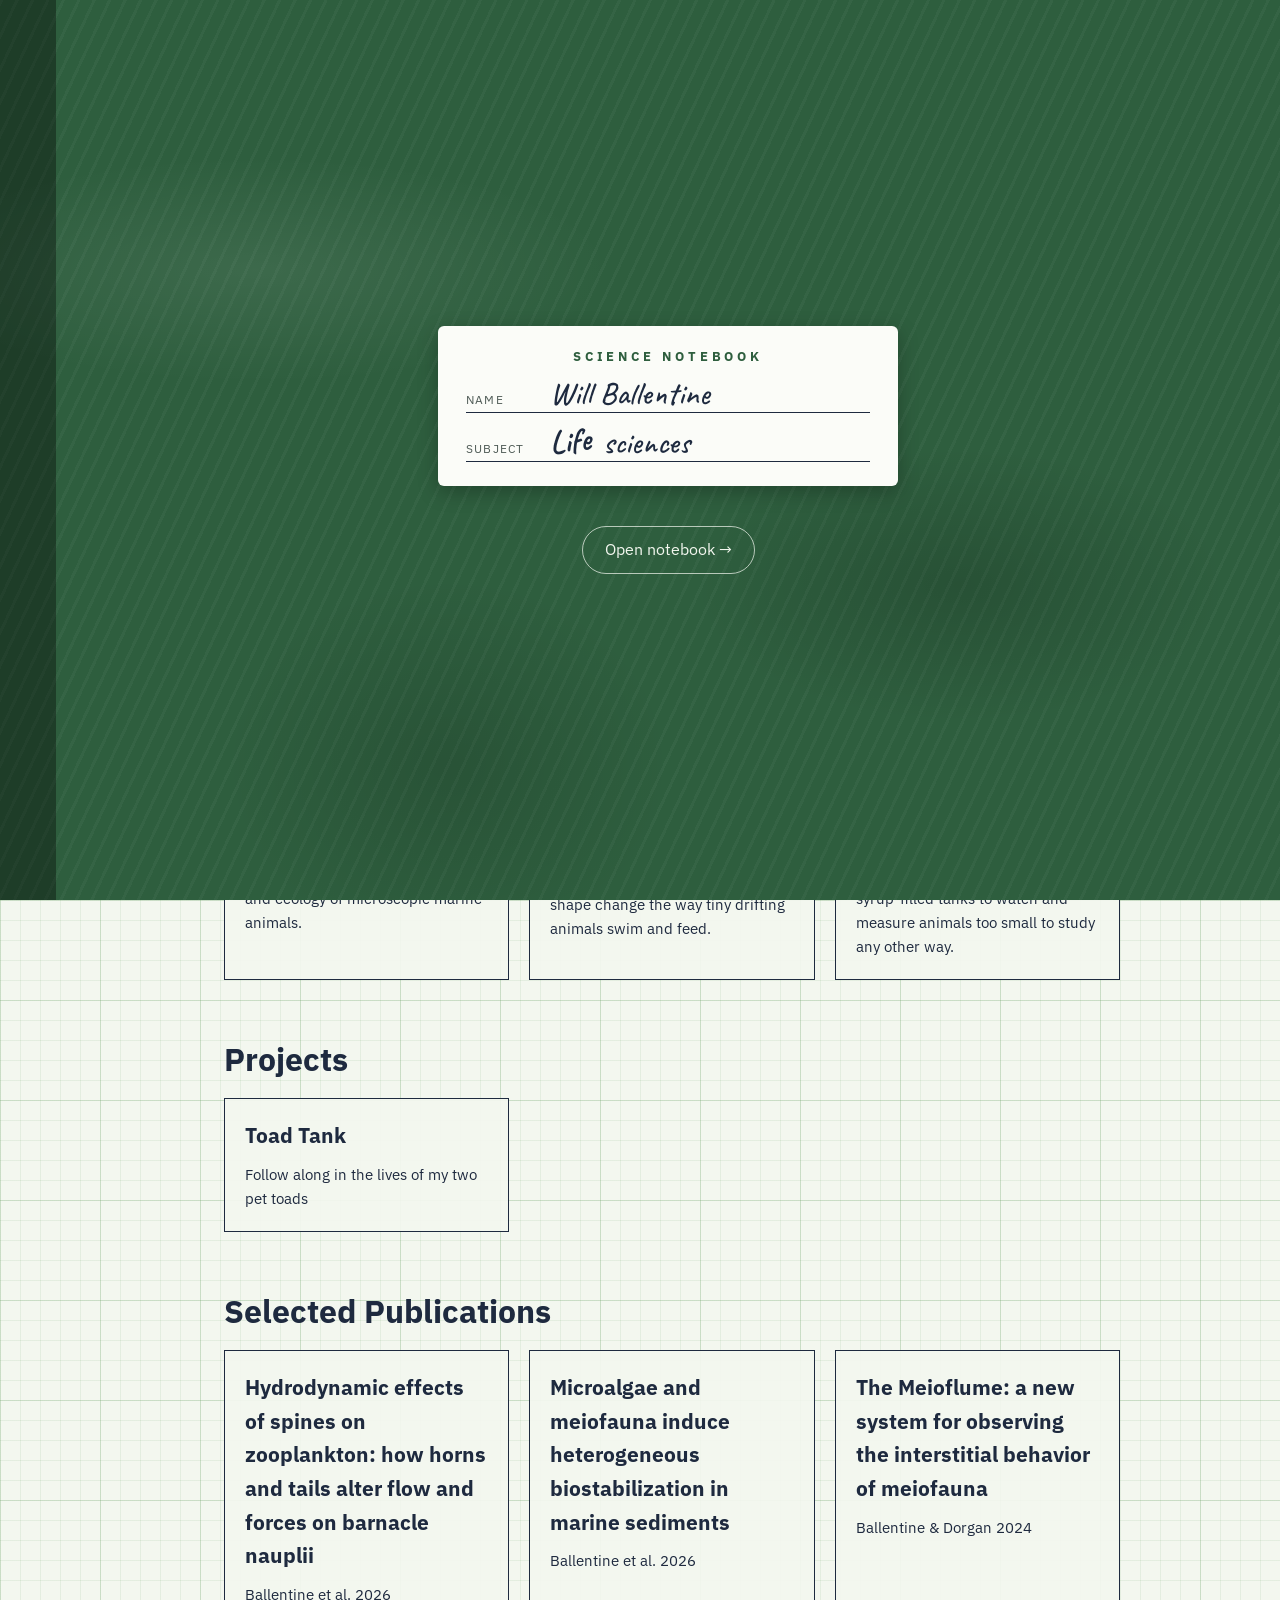
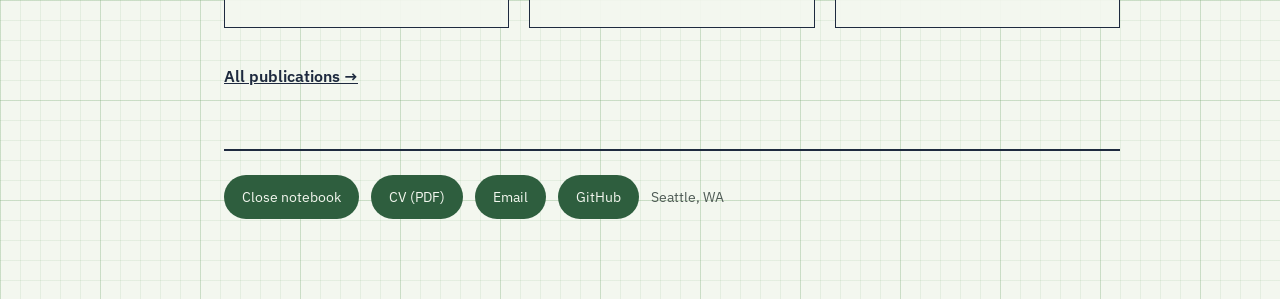
==== commit c7664f32: "Publications view toggle, Projects section, nav dropdown, button footer - Publications page: Citatio" ====
--- a/index.html
+++ b/index.html
@@ -47,7 +47,7 @@
     <ul id="nav-links">
       <li><a href="#research">Research</a></li>
       <li><a href="tools/">Tools</a></li>
-      <li><a href="https://toads.willballentine.com/">Toad Tank</a></li>
+      <li class="has-sub"><details><summary>Projects</summary><ul><li><a href="https://toads.willballentine.com/">Toad Tank</a></li></ul></details></li>
       <li><a href="publications/">Publications</a></li>
       <li><a href="assets/Will_Ballentine_CV.pdf">CV</a></li>
     </ul>
@@ -56,6 +56,7 @@
     const nav = document.querySelector('.site-nav'), menuBtn = nav.querySelector('.menu-btn');
     const setMenu = open => { nav.classList.toggle('open', open); menuBtn.setAttribute('aria-expanded', open); };
     menuBtn.onclick = () => setMenu(!nav.classList.contains('open'));
+    document.addEventListener('click', e => { const d = nav.querySelector('details'); if (d && !d.contains(e.target)) d.open = false; });
     nav.querySelectorAll('ul a').forEach(a => a.addEventListener('click', () => setMenu(false)));
   </script>
 
@@ -100,6 +101,16 @@
       </div>
     </section>
 
+    <section id="projects">
+      <div class="section-title"><h2>Projects</h2></div>
+      <div class="entries">
+        <article class="entry linked">
+          <h3><a href="https://toads.willballentine.com/">Toad Tank</a></h3>
+          <p>Follow along in the lives of my two pet toads</p>
+        </article>
+      </div>
+    </section>
+
     <section id="publications">
       <div class="section-title"><h2>Selected Publications</h2></div>
       <div class="entries">
@@ -120,7 +131,6 @@
     </section>
 
     <footer class="site-footer" id="cv">
-      <div class="sig"><span class="muted">Recorded by:</span><strong>W. Ballentine</strong></div>
       <div class="links">
         <a href="/?cover">Close notebook</a>
         <a href="assets/Will_Ballentine_CV.pdf">CV (PDF)</a>
--- a/css/style.css
+++ b/css/style.css
@@ -134,7 +134,7 @@
 .toc a:hover .title { color: var(--red); }
 
 /* dated entries */
-.entries { display: grid; grid-template-columns: repeat(auto-fit, minmax(260px, 1fr)); gap: 20px; }
+.entries { display: grid; grid-template-columns: repeat(auto-fill, minmax(260px, 1fr)); gap: 20px; }
 .entry { background: rgba(243, 247, 239, .92); border: 1.5px solid var(--ink); padding: 20px; display: flex; flex-direction: column; gap: 10px; }
 .entry header { display: flex; justify-content: space-between; font-family: var(--mono); font-size: 12px; color: var(--pencil); }
 .entry h3 { font-size: 21px; }
@@ -253,3 +253,28 @@
 @media (prefers-reduced-motion: reduce) {
   .taped, .cover { transition: none; }
 }
+
+/* projects dropdown */
+.has-sub { position: relative; }
+.site-nav summary { list-style: none; cursor: pointer; color: var(--paper); padding: 12px 6px; font-size: 15px; }
+.site-nav summary::-webkit-details-marker { display: none; }
+.site-nav summary::after { content: " ▾"; }
+.site-nav summary:hover { color: #fff; text-decoration: underline; }
+.has-sub ul { position: absolute; top: 100%; left: 0; z-index: 10; flex-direction: column; gap: 0; min-width: 150px; padding: 4px 10px; background: var(--cover); box-shadow: 0 8px 18px rgba(0,0,0,.2); }
+@media (max-width: 700px) {
+  .site-nav summary { padding: 12px 4px; border-top: 1px solid rgba(243,247,239,.15); font-size: 17px; }
+  .has-sub ul { position: static; box-shadow: none; padding: 0 0 0 20px; }
+}
+
+/* footer buttons */
+.site-footer .links { align-items: center; gap: 12px; }
+.site-footer .links a { display: inline-flex; align-items: center; min-height: 44px; padding: 0 18px; border-radius: 999px; background: var(--cover); color: var(--paper); text-decoration: none; }
+.site-footer .links a:hover { background: #24492f; color: #fff; }
+
+/* publications view toggle */
+.view-toggle { display: flex; align-items: center; gap: 10px; font-size: 15px; color: var(--pencil); }
+.view-toggle button { position: relative; width: 48px; height: 26px; padding: 0; border: 1.5px solid var(--ink); border-radius: 999px; background: var(--paper); cursor: pointer; }
+.view-toggle button::after { content: ""; position: absolute; top: 3px; left: 3px; width: 17px; height: 17px; border-radius: 50%; background: var(--ink); transition: transform .2s ease; }
+.view-toggle button[aria-checked="true"] { background: var(--cover); border-color: var(--cover); }
+.view-toggle button[aria-checked="true"]::after { transform: translateX(22px); background: var(--paper); }
+.pubs[hidden], .entries[hidden] { display: none; }
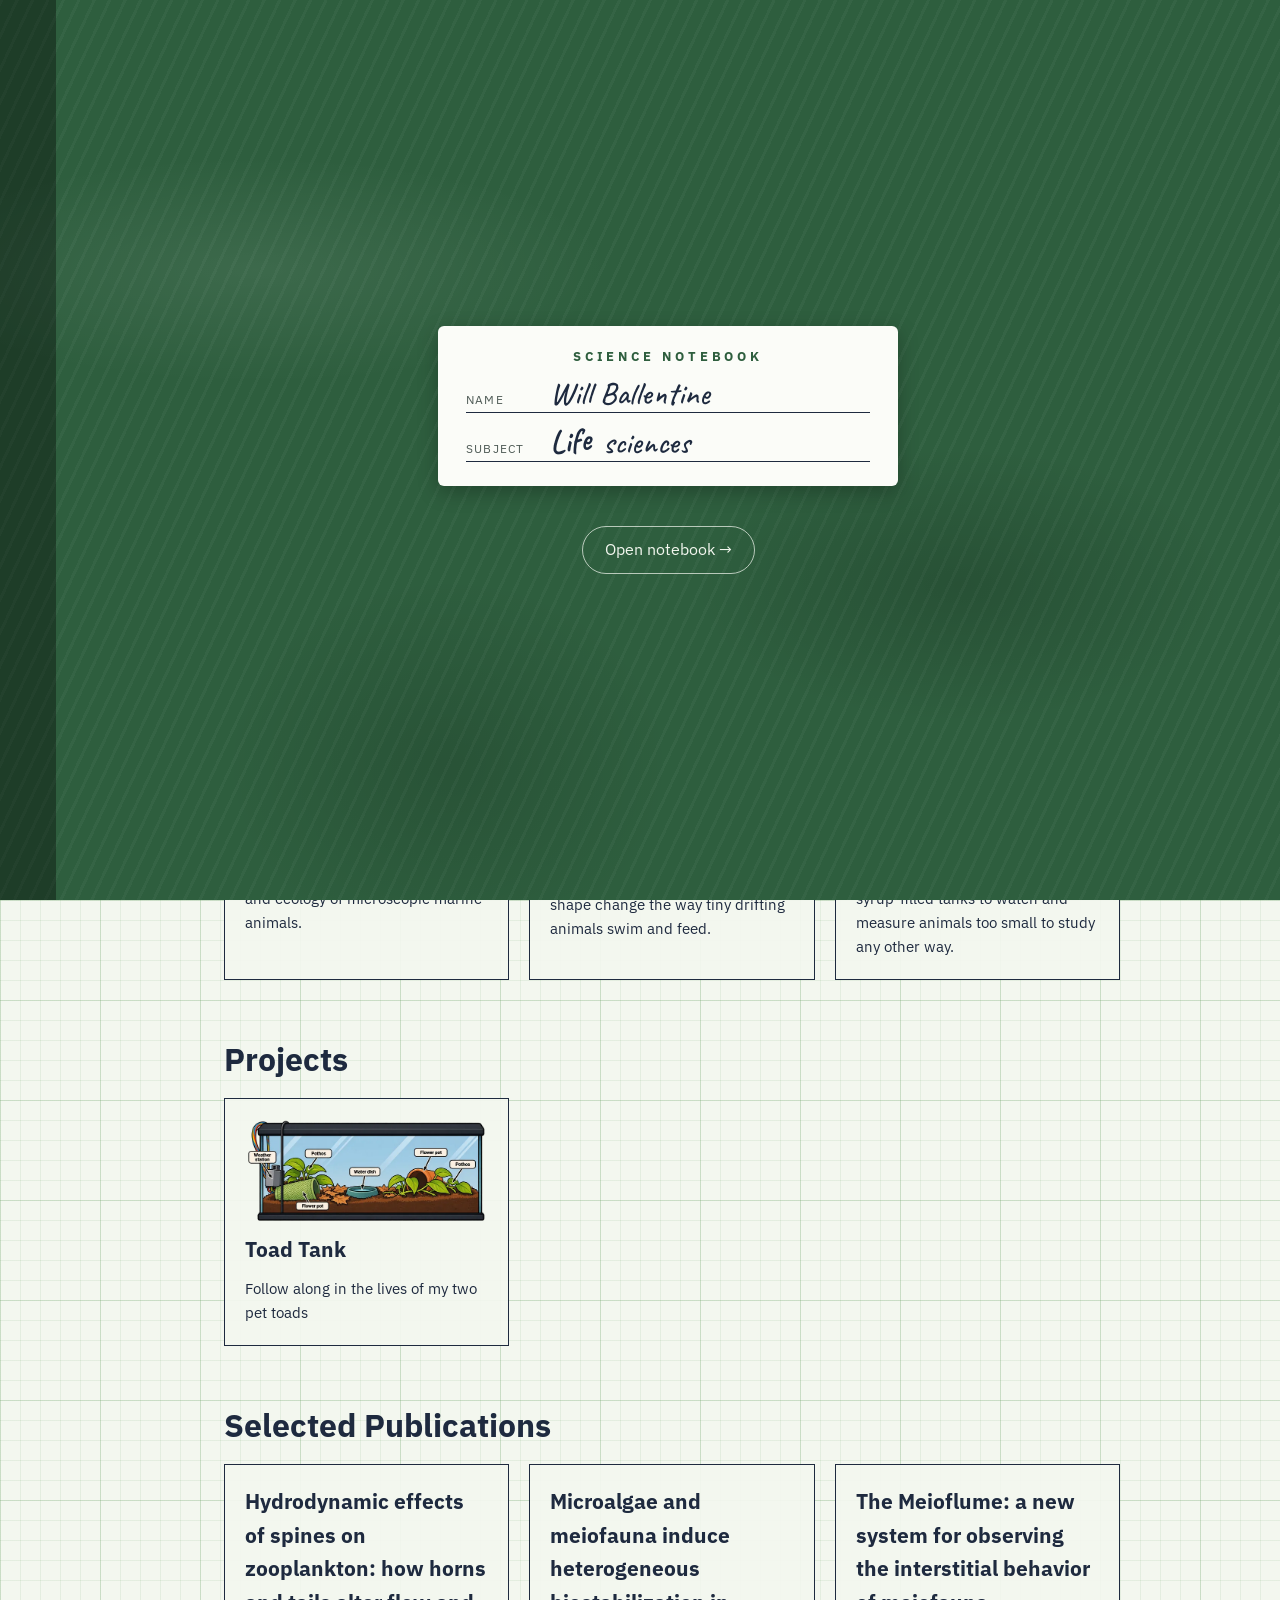
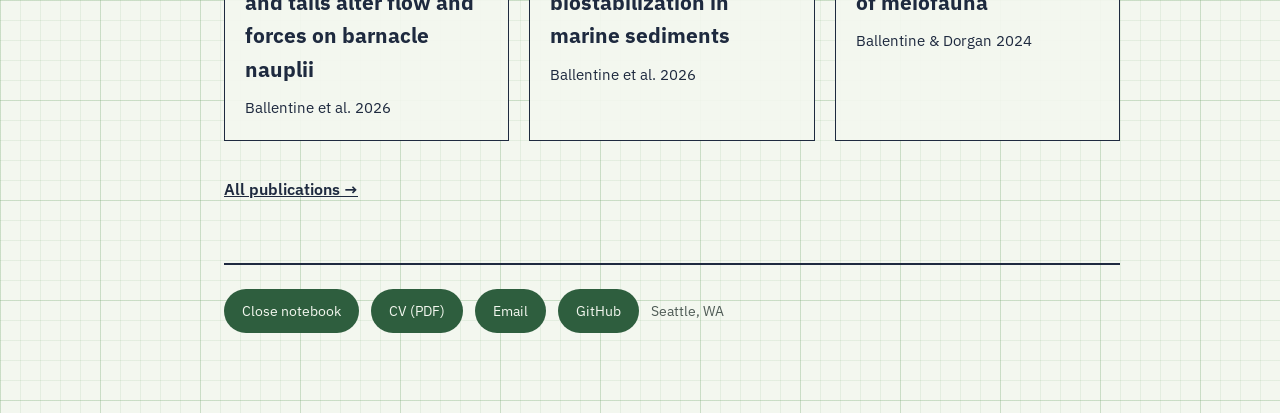
==== commit d0a8a26f: "Add toad tank drawing to the enclosure section and home Toad Tank card Co-Authored-By: Claude Opus 5" ====
--- a/index.html
+++ b/index.html
@@ -105,6 +105,7 @@
       <div class="section-title"><h2>Projects</h2></div>
       <div class="entries">
         <article class="entry linked">
+          <img class="card-img" src="toads/images/enclosure-small.webp" width="640" height="273" alt="">
           <h3><a href="https://toads.willballentine.com/">Toad Tank</a></h3>
           <p>Follow along in the lives of my two pet toads</p>
         </article>
--- a/css/style.css
+++ b/css/style.css
@@ -278,3 +278,8 @@
 .view-toggle button[aria-checked="true"] { background: var(--cover); border-color: var(--cover); }
 .view-toggle button[aria-checked="true"]::after { transform: translateX(22px); background: var(--paper); }
 .pubs[hidden], .entries[hidden] { display: none; }
+
+/* drawings */
+.diagram { margin: 0; }
+.diagram img { width: 100%; }
+.entry .card-img { width: 100%; }
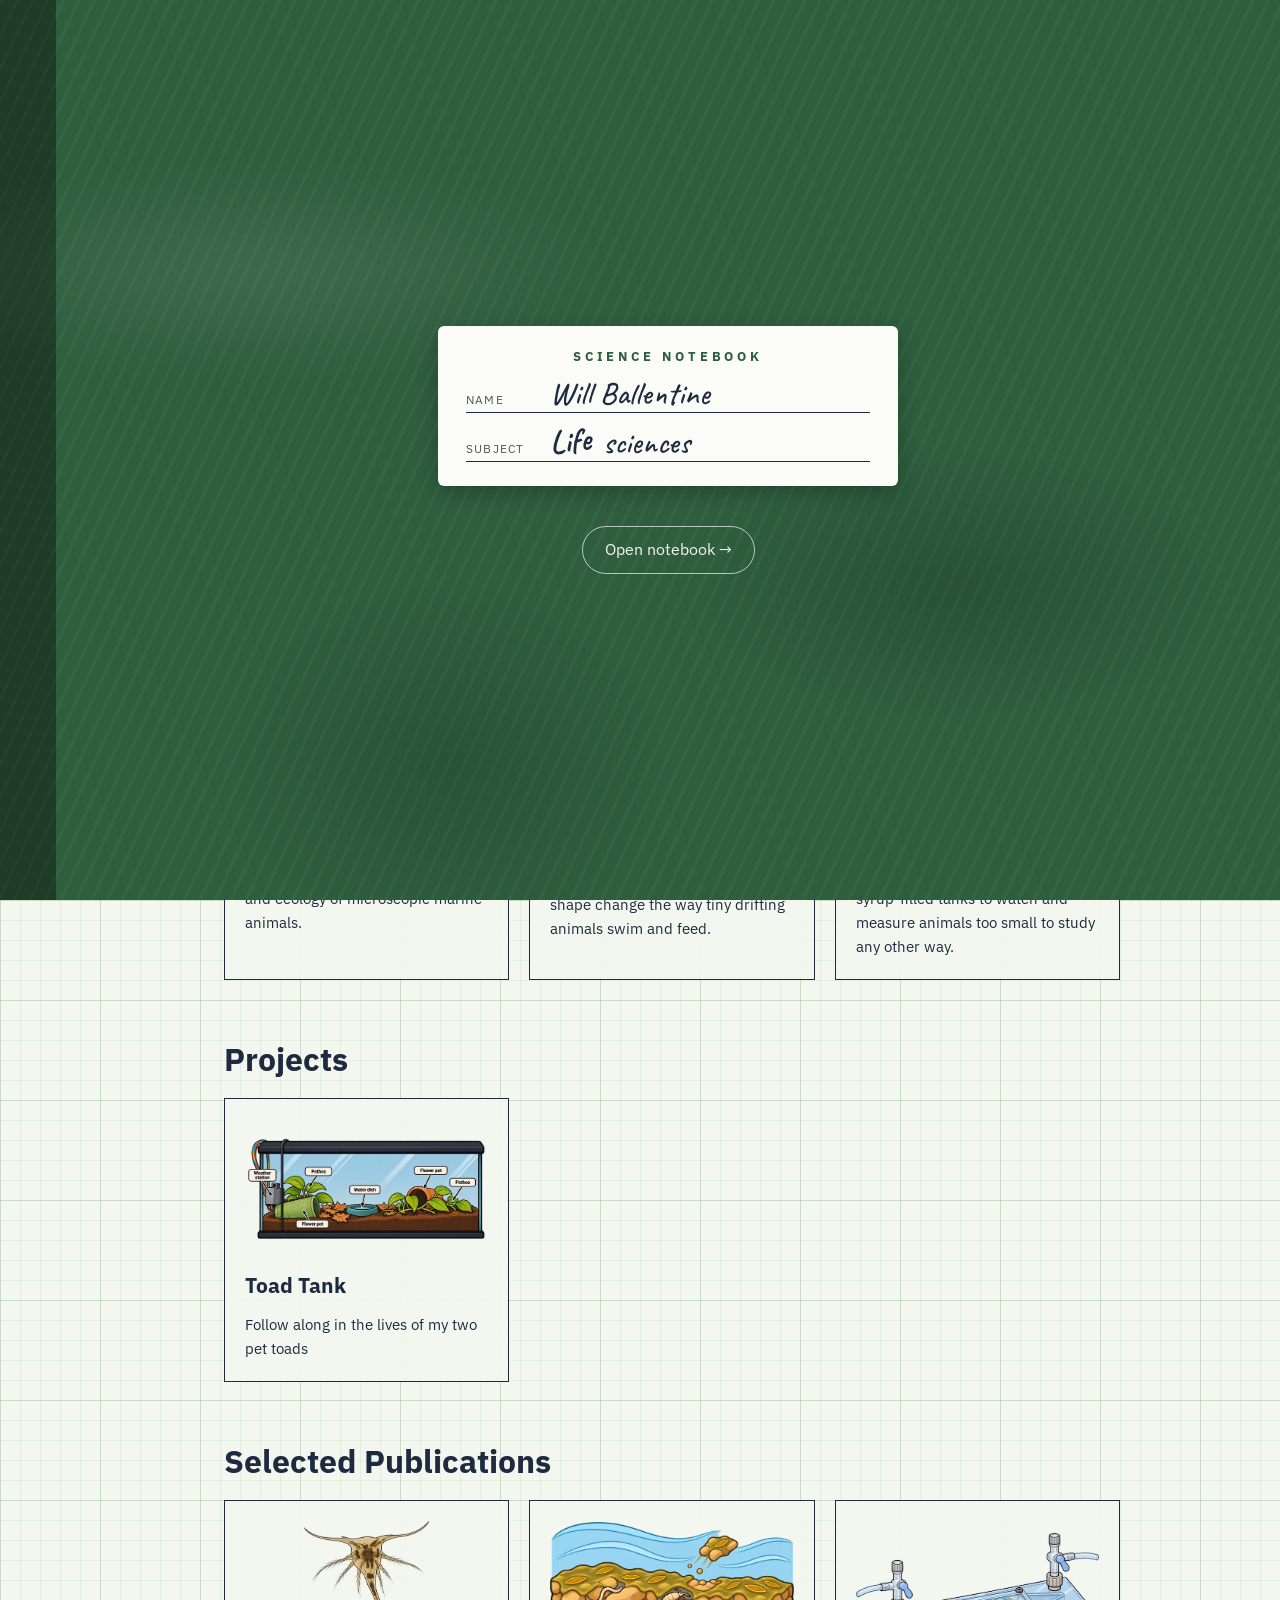
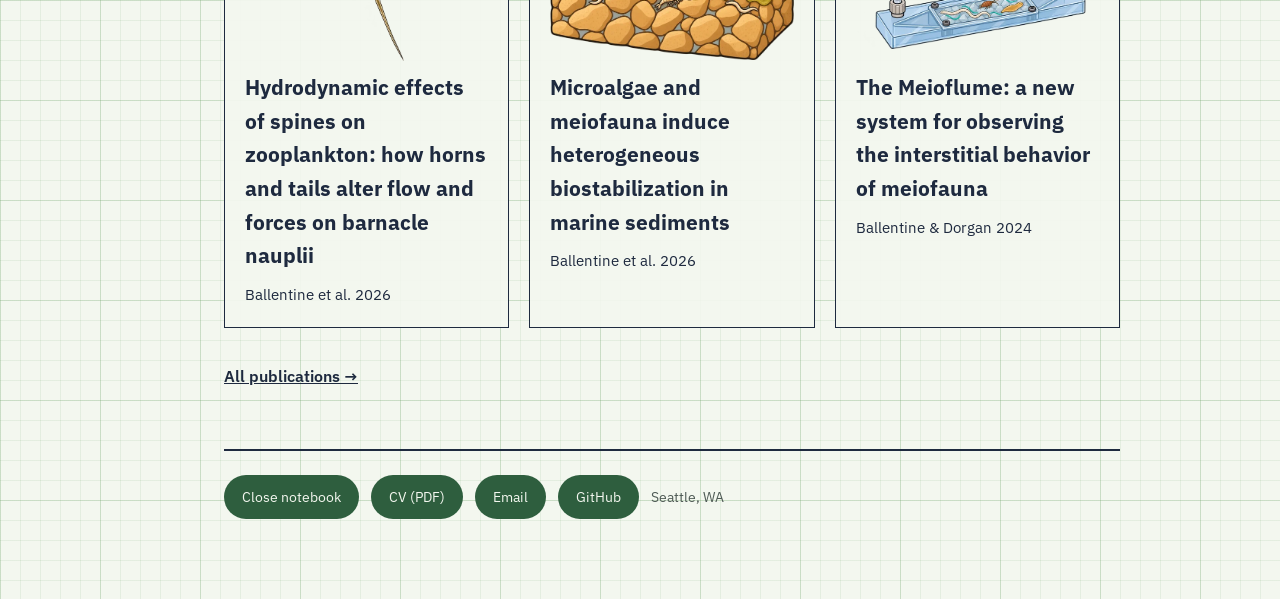
==== commit 50b22beb: "Add drawings to Selected Publications cards Co-Authored-By: Claude Opus 5.5 <noreply@anthropic.com> " ====
--- a/index.html
+++ b/index.html
@@ -116,14 +116,17 @@
       <div class="section-title"><h2>Selected Publications</h2></div>
       <div class="entries">
         <article class="entry linked">
+          <img class="card-img" src="assets/pubs/jeb-nauplius.webp" alt="">
           <h3><a href="https://doi.org/10.1242/jeb.252318">Hydrodynamic effects of spines on zooplankton: how horns and tails alter flow and forces on barnacle nauplii</a></h3>
           <p>Ballentine et al. 2026</p>
         </article>
         <article class="entry linked">
+          <img class="card-img" src="assets/pubs/jgr-erosion.webp" alt="">
           <h3><a href="https://doi.org/10.1029/2025JC023521">Microalgae and meiofauna induce heterogeneous biostabilization in marine sediments</a></h3>
           <p>Ballentine et al. 2026</p>
         </article>
         <article class="entry linked">
+          <img class="card-img" src="assets/pubs/iob-meioflume.webp" alt="">
           <h3><a href="https://doi.org/10.1093/iob/obae016">The Meioflume: a new system for observing the interstitial behavior of meiofauna</a></h3>
           <p>Ballentine &amp; Dorgan 2024</p>
         </article>
--- a/css/style.css
+++ b/css/style.css
@@ -243,7 +243,7 @@
 @media (max-width: 700px) {
   body::before { left: 16px; }
   main { padding: 32px 20px 64px 32px; }
-  .site-nav { padding: 8px 20px; }
+  .site-nav { padding: 8px 20px; position: sticky; top: 0; z-index: 20; }
   .menu-btn { display: inline-flex; }
   .site-nav ul { display: none; width: 100%; flex-direction: column; gap: 0; padding-bottom: 8px; }
   .site-nav.open ul { display: flex; }
@@ -282,4 +282,4 @@
 /* drawings */
 .diagram { margin: 0; }
 .diagram img { width: 100%; }
-.entry .card-img { width: 100%; }
+.entry .card-img { width: 100%; height: 140px; object-fit: contain; }
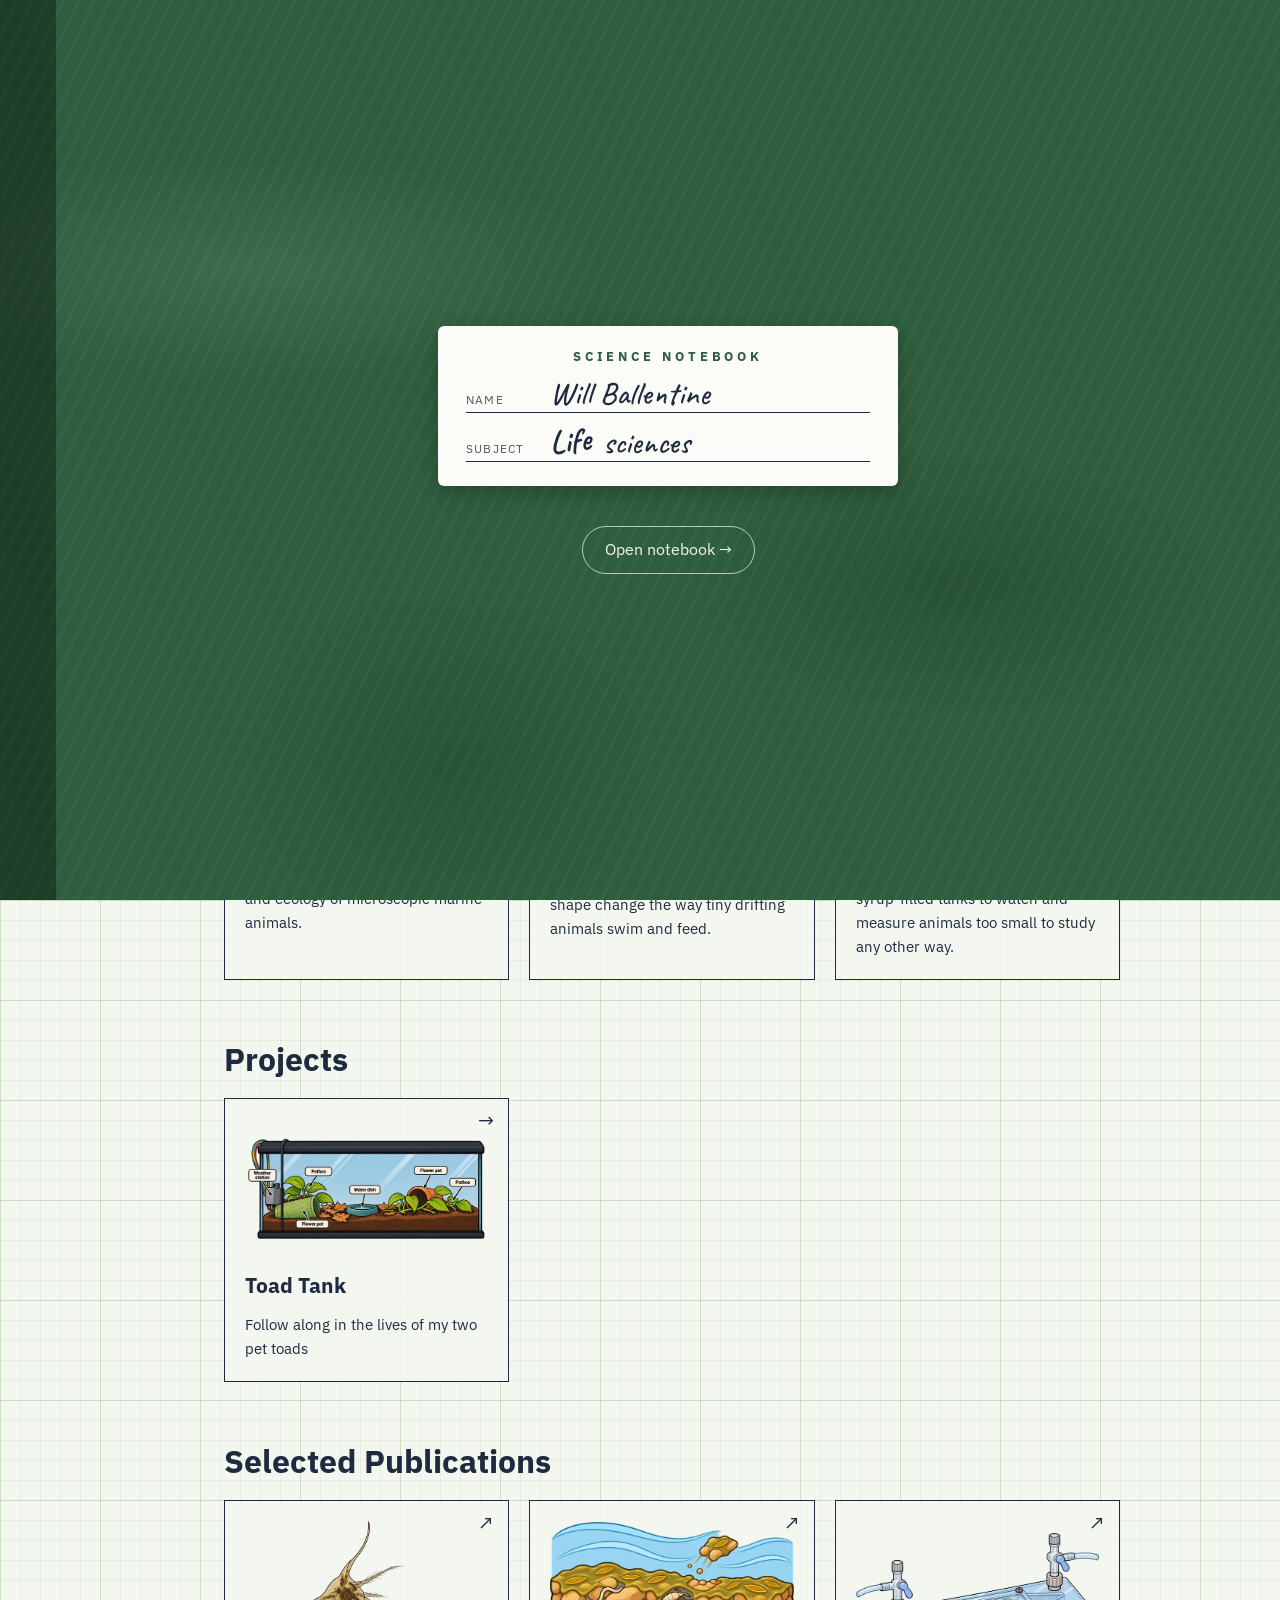
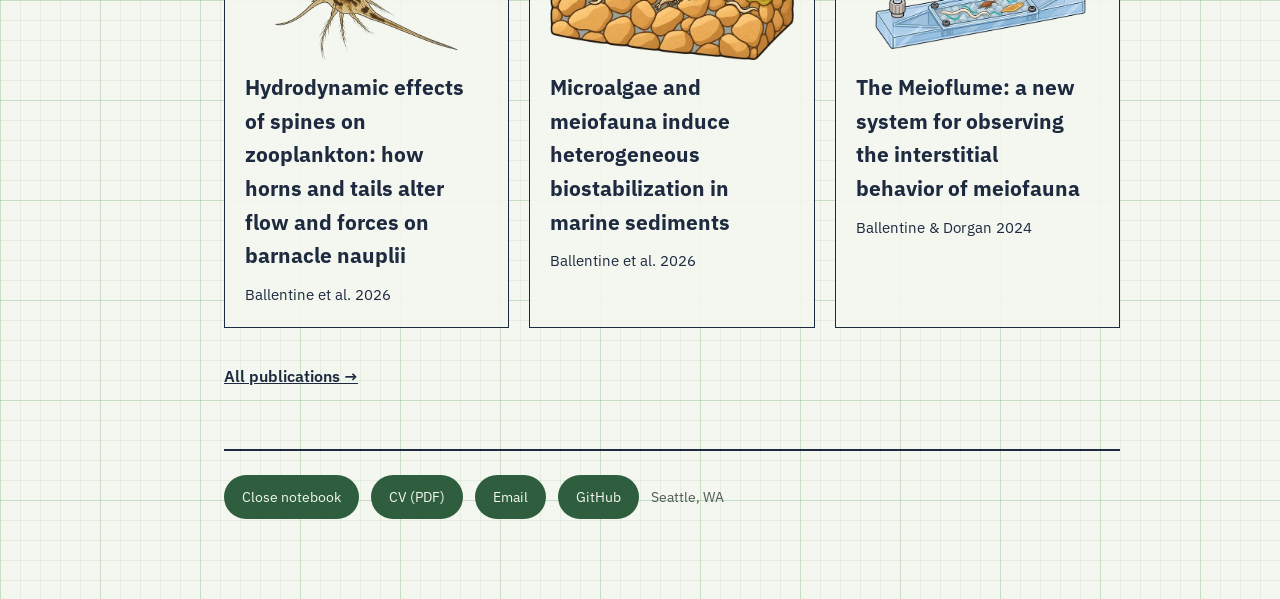
==== commit acadcecf: "Card arrows: → for on-site pages, ↗ for journal links Co-Authored-By: Claude Opus 5.5 <noreply@anthr" ====
--- a/index.html
+++ b/index.html
@@ -115,19 +115,19 @@
     <section id="publications">
       <div class="section-title"><h2>Selected Publications</h2></div>
       <div class="entries">
-        <article class="entry linked">
+        <article class="entry linked ext">
           <img class="card-img" src="assets/pubs/jeb-nauplius.webp" alt="">
-          <h3><a href="https://doi.org/10.1242/jeb.252318">Hydrodynamic effects of spines on zooplankton: how horns and tails alter flow and forces on barnacle nauplii</a></h3>
+          <h3><a href="https://doi.org/10.1242/jeb.252318" target="_blank" rel="noopener">Hydrodynamic effects of spines on zooplankton: how horns and tails alter flow and forces on barnacle nauplii<span class="sr-only"> (opens journal site in a new tab)</span></a></h3>
           <p>Ballentine et al. 2026</p>
         </article>
-        <article class="entry linked">
+        <article class="entry linked ext">
           <img class="card-img" src="assets/pubs/jgr-erosion.webp" alt="">
-          <h3><a href="https://doi.org/10.1029/2025JC023521">Microalgae and meiofauna induce heterogeneous biostabilization in marine sediments</a></h3>
+          <h3><a href="https://doi.org/10.1029/2025JC023521" target="_blank" rel="noopener">Microalgae and meiofauna induce heterogeneous biostabilization in marine sediments<span class="sr-only"> (opens journal site in a new tab)</span></a></h3>
           <p>Ballentine et al. 2026</p>
         </article>
-        <article class="entry linked">
+        <article class="entry linked ext">
           <img class="card-img" src="assets/pubs/iob-meioflume.webp" alt="">
-          <h3><a href="https://doi.org/10.1093/iob/obae016">The Meioflume: a new system for observing the interstitial behavior of meiofauna</a></h3>
+          <h3><a href="https://doi.org/10.1093/iob/obae016" target="_blank" rel="noopener">The Meioflume: a new system for observing the interstitial behavior of meiofauna<span class="sr-only"> (opens journal site in a new tab)</span></a></h3>
           <p>Ballentine &amp; Dorgan 2024</p>
         </article>
       </div>
--- a/css/style.css
+++ b/css/style.css
@@ -283,3 +283,10 @@
 .diagram { margin: 0; }
 .diagram img { width: 100%; }
 .entry .card-img { width: 100%; height: 140px; object-fit: contain; }
+
+/* card link arrows: → on this site, ↗ leaves the site */
+.entry.linked::before { content: "→"; position: absolute; top: 12px; right: 14px; font-size: 20px; line-height: 1; color: var(--ink); }
+.entry.linked.ext::before { content: "↗"; }
+.entry.linked:hover::before { color: var(--red); }
+.entry.linked h3 { padding-right: 18px; }
+.sr-only { position: absolute; width: 1px; height: 1px; overflow: hidden; clip: rect(0 0 0 0); white-space: nowrap; }
